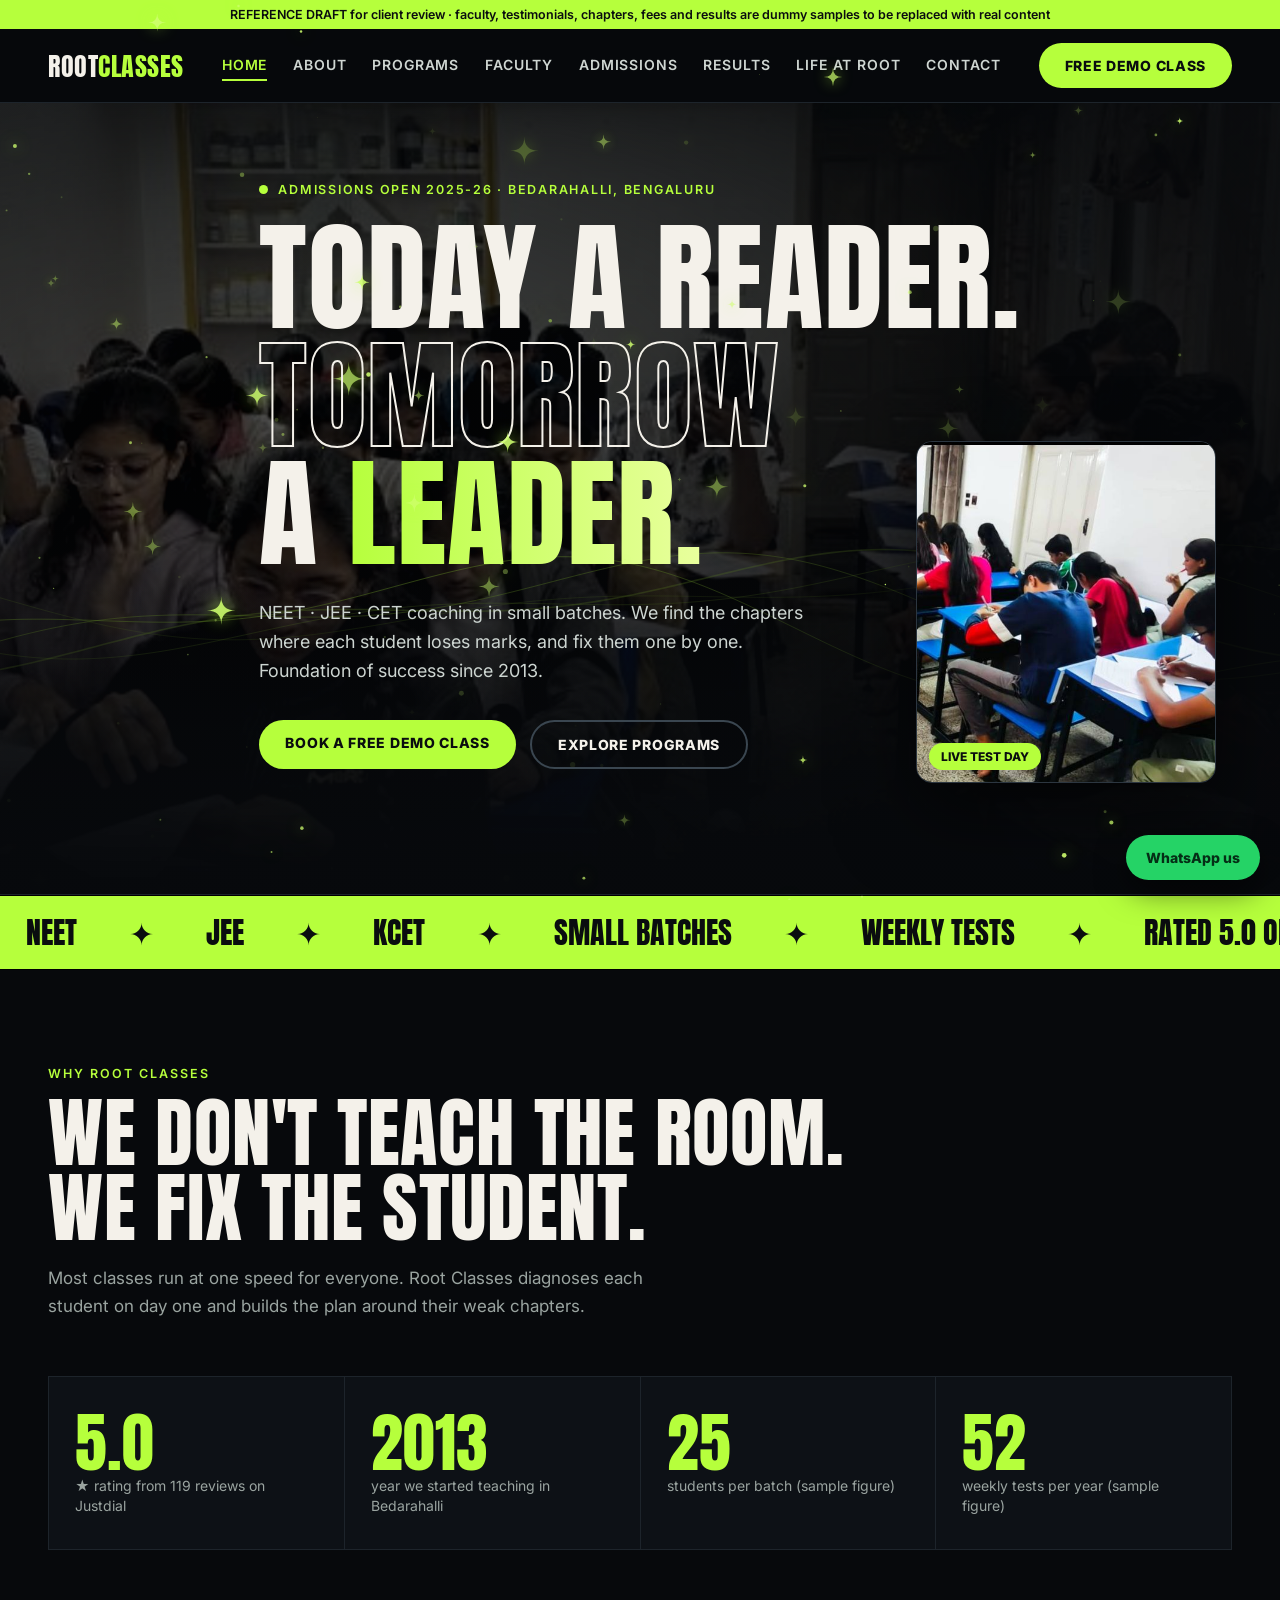
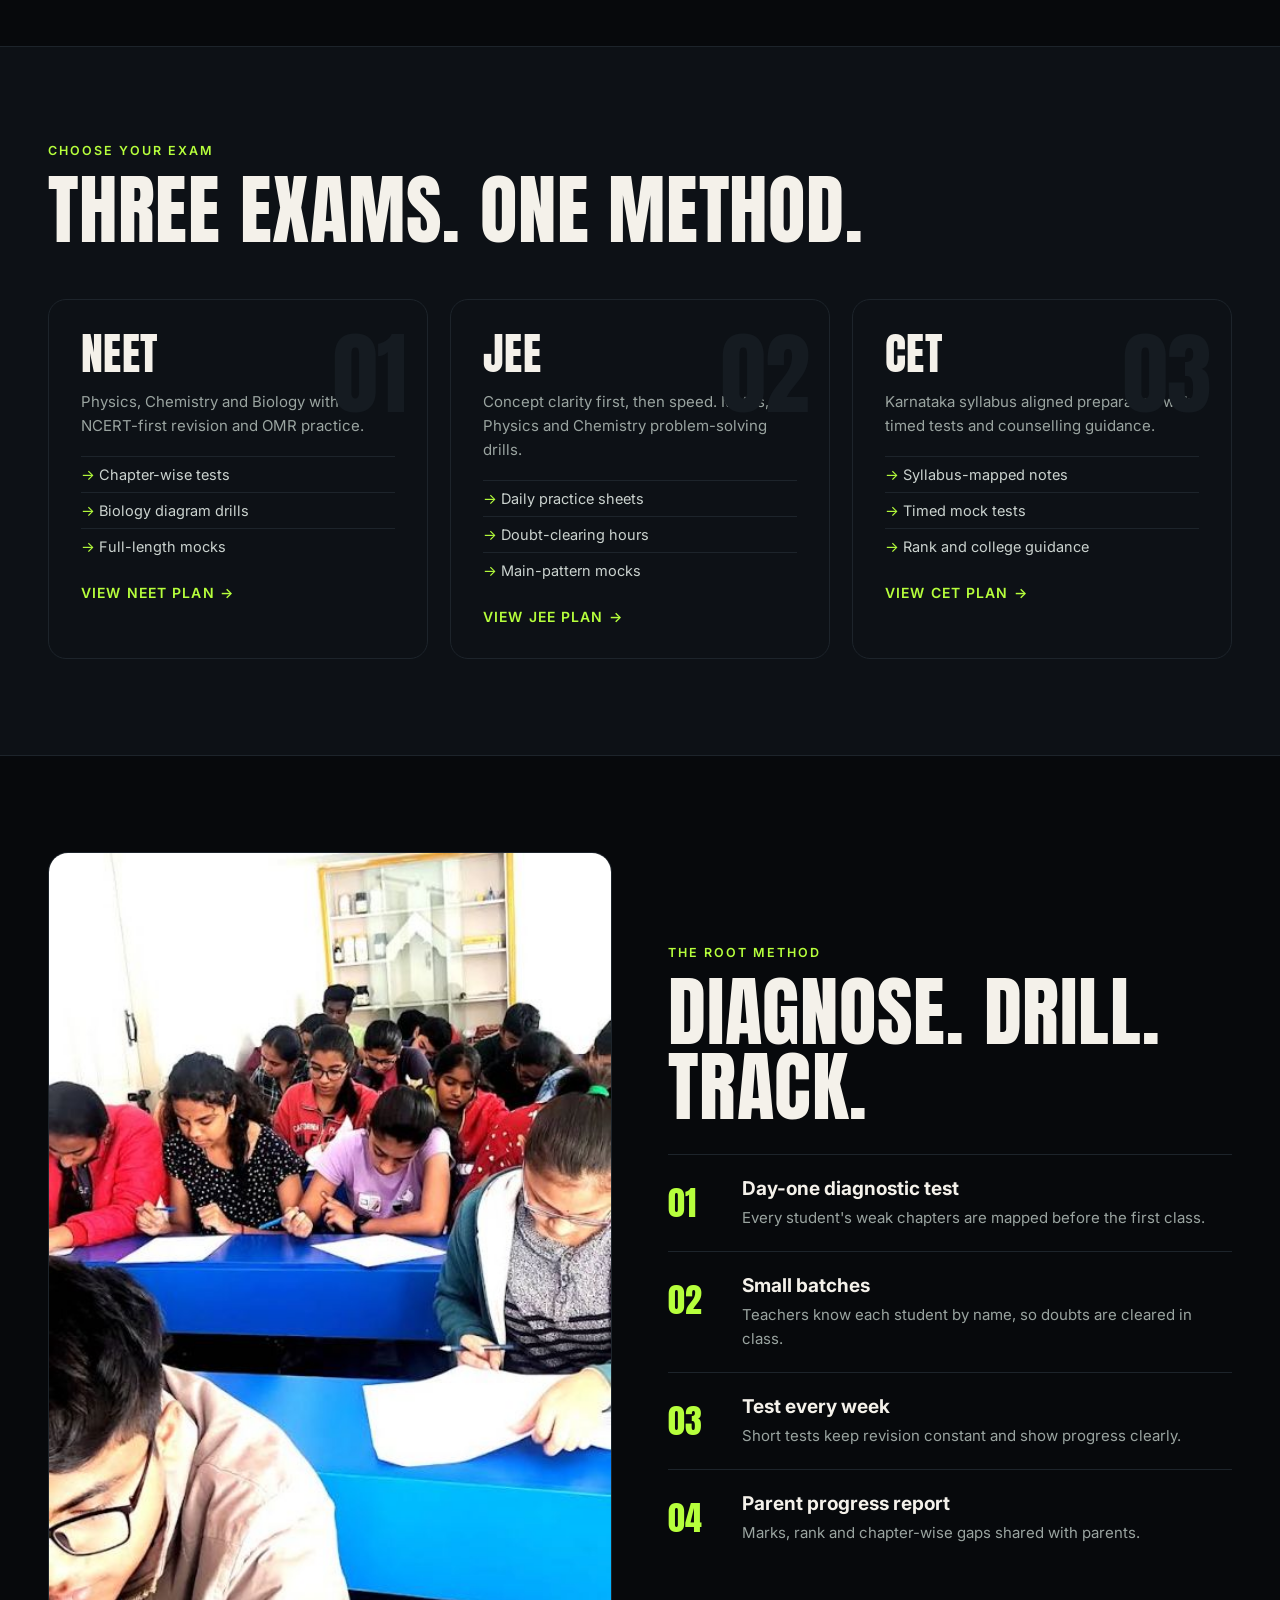
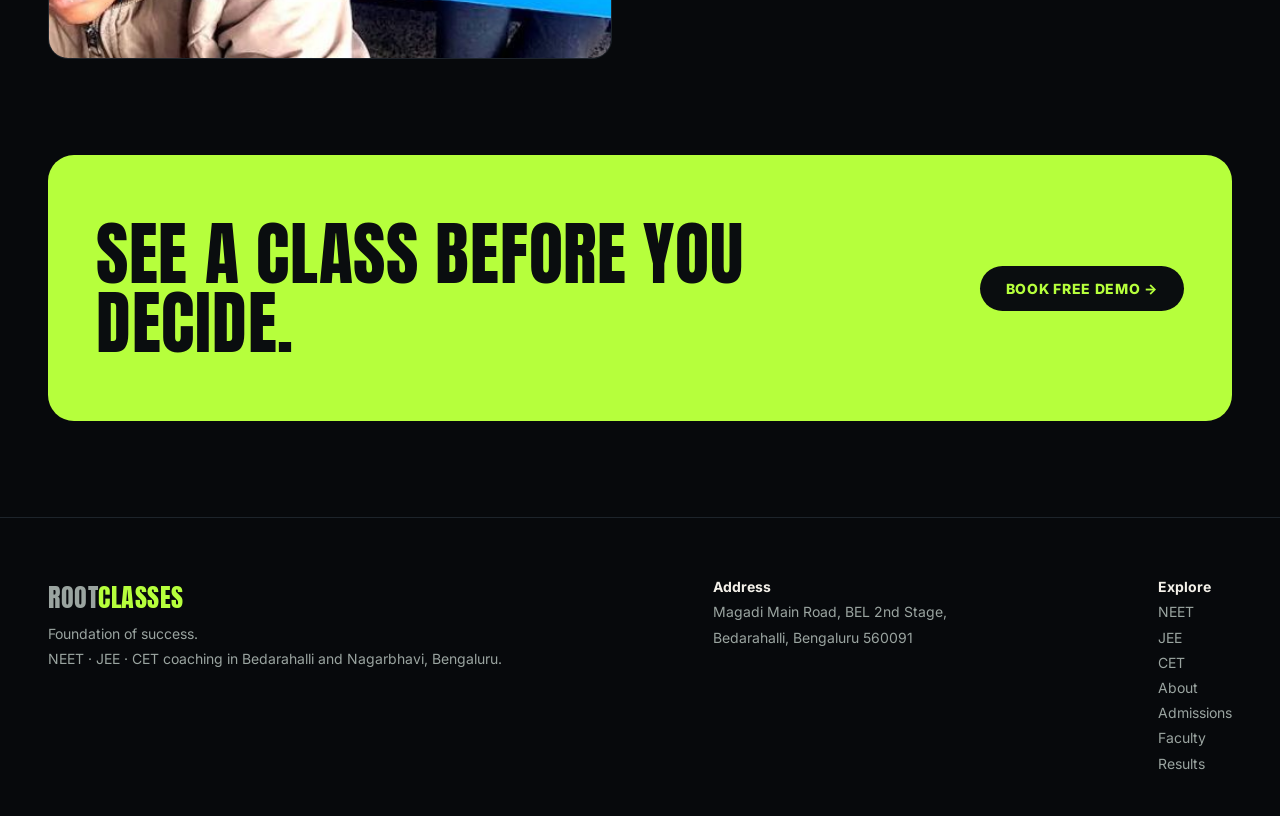
==== index.html @ aaa41a19 "Add Root Classes website reference draft Co-Authored-By: Claude Sonnet 5.5 <noreply@anthropic.com> C" ====
<!doctype html><html lang="en"><head><meta charset="utf-8"><meta name="viewport" content="width=device-width,initial-scale=1">
<title>Root Classes – NEET JEE CET Coaching, Bedarahalli Bengaluru</title>
<link rel="preconnect" href="https://fonts.googleapis.com"><link href="https://fonts.googleapis.com/css2?family=Anton&family=Inter:wght@400;500;600;800&display=swap" rel="stylesheet">
<link rel="stylesheet" href="style.css"></head><body data-page="home">
<div class="draft">REFERENCE DRAFT for client review · faculty, testimonials, chapters, fees and results are dummy samples to be replaced with real content</div>
<nav><div class="wrap">
<a class="logo" href="index.html">ROOT<b>CLASSES</b></a>
<div class="links">
<a href="index.html" data-p="home">Home</a><a href="about.html" data-p="about">About</a><a href="programs.html" data-p="programs">Programs</a><a href="faculty.html" data-p="faculty">Faculty</a><a href="admissions.html" data-p="admissions">Admissions</a><a href="results.html" data-p="results">Results</a><a href="gallery.html" data-p="gallery">Life at Root</a><a href="contact.html" data-p="contact">Contact</a>
</div>
<a class="btn" href="contact.html">Free demo class</a>
</div></nav><div class="page">
<header class="hero">
<canvas id="fx"></canvas>
<div class="slides"><div class="on" style="background-image:url(images/img8.jpg)"></div><div style="background-image:url(images/img10.jpg)"></div><div style="background-image:url(images/img1.jpg)"></div><div style="background-image:url(images/img6.jpg)"></div></div>
<div class="wrap">
<div class="tag"><i></i>Admissions open 2025-26 · Bedarahalli, Bengaluru</div>
<h1><span class="ln"><span>Today a reader.</span></span><span class="ln"><span class="out">Tomorrow</span></span><span class="ln"><span>a <em>leader.</em></span></span></h1>
<p class="lead">NEET · JEE · CET coaching in small batches. We find the chapters where each student loses marks, and fix them one by one. Foundation of success since 2013.</p>
<div class="cta"><a class="btn" href="contact.html">Book a free demo class</a><a class="btn ghost" href="programs.html">Explore programs</a></div>
</div>
<div class="float"><img src="images/img2.jpg" alt="Students writing a test at Root Classes"><span>Live test day</span></div>
</header>
<div class="marq"><div><span>NEET</span><span>JEE</span><span>KCET</span><span>Small batches</span><span>Weekly tests</span><span>Rated 5.0 on Justdial</span><span>NEET</span><span>JEE</span><span>KCET</span><span>Small batches</span><span>Weekly tests</span><span>Rated 5.0 on Justdial</span></div></div>

<section><div class="wrap">
<div class="eyebrow rv">Why Root Classes</div>
<h2 class="rv">We don't teach the room.<br>We fix the student.</h2>
<p class="sub rv">Most classes run at one speed for everyone. Root Classes diagnoses each student on day one and builds the plan around their weak chapters.</p>
<div class="stats rv">
<div><b data-n="5.0" data-d="1">0</b><small>★ rating from 119 reviews on Justdial</small></div>
<div><b data-n="2013">0</b><small>year we started teaching in Bedarahalli</small></div>
<div><b data-n="25" data-s="">0</b><small>students per batch (sample figure)</small></div>
<div><b data-n="52" data-s="">0</b><small>weekly tests per year (sample figure)</small></div>
</div>
</div></section>

<section style="background:var(--bg2);border-block:1px solid var(--line)"><div class="wrap">
<div class="eyebrow rv">Choose your exam</div>
<h2 class="rv">Three exams. One method.</h2>
<div class="cards">
<div class="card rv"><span class="n">01</span><h3>NEET</h3><p>Physics, Chemistry and Biology with NCERT-first revision and OMR practice.</p><ul><li>Chapter-wise tests</li><li>Biology diagram drills</li><li>Full-length mocks</li></ul><a class="more" href="neet.html">View NEET plan →</a></div>
<div class="card rv"><span class="n">02</span><h3>JEE</h3><p>Concept clarity first, then speed. Maths, Physics and Chemistry problem-solving drills.</p><ul><li>Daily practice sheets</li><li>Doubt-clearing hours</li><li>Main-pattern mocks</li></ul><a class="more" href="jee.html">View JEE plan →</a></div>
<div class="card rv"><span class="n">03</span><h3>CET</h3><p>Karnataka syllabus aligned preparation with timed tests and counselling guidance.</p><ul><li>Syllabus-mapped notes</li><li>Timed mock tests</li><li>Rank and college guidance</li></ul><a class="more" href="cet.html">View CET plan →</a></div>
</div>
</div></section>

<section><div class="wrap split">
<div class="photo rv"><img src="images/img5.jpg" alt="Students at test practice"></div>
<div>
<div class="eyebrow rv">The Root method</div>
<h2 class="rv">Diagnose. Drill. Track.</h2>
<div class="steps rv">
<div><b>01</b><span><h4>Day-one diagnostic test</h4><p>Every student's weak chapters are mapped before the first class.</p></span></div>
<div><b>02</b><span><h4>Small batches</h4><p>Teachers know each student by name, so doubts are cleared in class.</p></span></div>
<div><b>03</b><span><h4>Test every week</h4><p>Short tests keep revision constant and show progress clearly.</p></span></div>
<div><b>04</b><span><h4>Parent progress report</h4><p>Marks, rank and chapter-wise gaps shared with parents.</p></span></div>
</div>
</div></div></section>

<section style="padding-top:0"><div class="wrap">
<div class="bigcta rv"><h2>See a class before you decide.</h2><a class="btn" href="contact.html">Book free demo →</a></div>
</div></section>
</div><footer><div class="wrap row">
<div><div class="logo">ROOT<b>CLASSES</b></div>Foundation of success.<br>NEET · JEE · CET coaching in Bedarahalli and Nagarbhavi, Bengaluru.</div>
<div><b>Address</b><br>Magadi Main Road, BEL 2nd Stage,<br>Bedarahalli, Bengaluru 560091</div>
<div><b>Explore</b><br><a href="neet.html">NEET</a><br><a href="jee.html">JEE</a><br><a href="cet.html">CET</a><br><a href="about.html">About</a><br><a href="admissions.html">Admissions</a><br><a href="faculty.html">Faculty</a><br><a href="results.html">Results</a></div>
</div></footer><a class="wa" href="contact.html">WhatsApp us</a><script src="main.js"></script></body></html>
---- style.css ----
:root{--bg:#07090c;--bg2:#0d1116;--ink:#f4f1ea;--mute:#9aa4a0;--acc:#b6ff3c;--acc2:#ff5a1f;--line:#1d242b}
*{box-sizing:border-box}
html{scroll-behavior:smooth}
body{margin:0;background:var(--bg);color:var(--ink);font-family:'Inter',system-ui,sans-serif;overflow-x:hidden}
h1,h2,h3,.big{font-family:'Anton','Impact',sans-serif;font-weight:400;text-transform:uppercase;letter-spacing:.01em;line-height:.98;margin:0}
a{color:inherit;text-decoration:none}
img{display:block;max-width:100%}
.wrap{max-width:1240px;margin:0 auto;padding:0 28px}
/* draft banner */
.draft{background:var(--acc);color:#0a0d0f;font-size:12.5px;font-weight:600;text-align:center;padding:7px 12px}
/* nav */
nav{position:sticky;top:0;z-index:50;background:rgba(7,9,12,.82);backdrop-filter:blur(14px);border-bottom:1px solid var(--line)}
nav .wrap{display:flex;align-items:center;justify-content:space-between;gap:16px;padding-top:14px;padding-bottom:14px;flex-wrap:wrap}
.logo{font-family:'Anton';font-size:26px;letter-spacing:.02em}.logo b{color:var(--acc);font-weight:400}
.links{display:flex;gap:26px;flex-wrap:wrap;font-weight:600;font-size:14px;text-transform:uppercase;letter-spacing:.06em}
.links a{color:#cfd6d2;padding:6px 0;border-bottom:2px solid transparent}
.links a:hover,.links a.on{color:var(--acc);border-color:var(--acc)}
.btn{display:inline-block;background:var(--acc);color:#0a0d0f;font-weight:800;font-size:14px;padding:14px 26px;border-radius:999px;text-transform:uppercase;letter-spacing:.05em;transition:transform .2s,box-shadow .2s;border:0;cursor:pointer;font-family:inherit}
.btn:hover{transform:translateY(-2px);box-shadow:0 10px 30px rgba(182,255,60,.28)}
.btn.ghost{background:transparent;color:var(--ink);border:2px solid #3a4650}
.btn.ghost:hover{border-color:var(--acc);color:var(--acc);box-shadow:none}
/* pages */
.page{animation:pg .6s ease}
@keyframes pg{from{opacity:0;transform:translateY(14px)}to{opacity:1;transform:none}}
/* hero */
.hero{position:relative;min-height:88vh;display:flex;align-items:center;overflow:hidden;border-bottom:1px solid var(--line)}
#fx{position:absolute;inset:0;width:100%;height:100%;z-index:1}
.slides{position:absolute;inset:0;z-index:0}
.slides div{position:absolute;inset:0;background-size:cover;background-position:center;opacity:0;transform:scale(1.08);transition:opacity 1.6s ease;filter:grayscale(.4) brightness(.38) contrast(1.1)}
.slides div.on{opacity:1;animation:kb 12s ease-out forwards}
@keyframes kb{from{transform:scale(1.08)}to{transform:scale(1.22) translate(-1.5%,-1%)}}
.hero:after{content:"";position:absolute;inset:0;z-index:1;pointer-events:none;background:radial-gradient(ellipse at 20% 40%,rgba(7,9,12,.15),rgba(7,9,12,.88) 75%),linear-gradient(180deg,transparent 60%,var(--bg))}
.hero .wrap{position:relative;z-index:2;padding-top:60px;padding-bottom:110px}
.tag{display:inline-flex;gap:10px;align-items:center;font-size:12.5px;font-weight:600;letter-spacing:.14em;text-transform:uppercase;color:var(--acc);margin-bottom:22px}
.tag i{width:9px;height:9px;border-radius:50%;background:var(--acc);box-shadow:0 0 0 0 rgba(182,255,60,.7);animation:pulse 1.8s infinite}
@keyframes pulse{70%{box-shadow:0 0 0 14px rgba(182,255,60,0)}100%{box-shadow:0 0 0 0 rgba(182,255,60,0)}}
.hero h1{font-size:clamp(54px,9.4vw,138px)}
.hero h1 .ln{display:block;overflow:hidden}
.hero h1 .ln span{display:inline-block;transform:translateY(110%);animation:up 1s cubic-bezier(.2,.8,.2,1) forwards}
.hero h1 .ln:nth-child(2) span{animation-delay:.15s}.hero h1 .ln:nth-child(3) span{animation-delay:.3s}
@keyframes up{to{transform:none}}
.hero h1 em{font-style:normal;color:var(--acc)}
.hero h1 .out{-webkit-text-stroke:2px var(--ink);color:transparent}
.hero p.lead{max-width:560px;font-size:18px;line-height:1.6;color:#cdd5d1;margin:26px 0 34px;opacity:0;animation:fade 1s .7s forwards}
.cta{display:flex;gap:14px;flex-wrap:wrap;opacity:0;animation:fade 1s .9s forwards}
@keyframes fade{to{opacity:1}}
.float{position:absolute;z-index:2;right:5%;bottom:14%;width:min(300px,38vw);border-radius:16px;overflow:hidden;border:1px solid #2c3640;box-shadow:0 30px 80px rgba(0,0,0,.6);animation:fl 7s ease-in-out infinite}
.float img{width:100%;height:340px;object-fit:cover}
.float span{position:absolute;left:12px;bottom:12px;background:var(--acc);color:#0a0d0f;font-weight:800;font-size:12px;padding:6px 12px;border-radius:999px;text-transform:uppercase}
@keyframes fl{50%{transform:translateY(-16px) rotate(1.2deg)}}
@media(max-width:900px){.float{display:none}}
/* marquee */
.marq{overflow:hidden;background:var(--acc);color:#0a0d0f;border-block:1px solid #000}
.marq div{display:flex;width:max-content;animation:mq 26s linear infinite}
.marq span{font-family:'Anton';font-size:30px;text-transform:uppercase;padding:14px 26px;white-space:nowrap}
.marq span:after{content:"✦";margin-left:52px}
@keyframes mq{to{transform:translateX(-50%)}}
/* sections */
section{padding:96px 0}
.eyebrow{font-size:12.5px;letter-spacing:.16em;text-transform:uppercase;color:var(--acc);font-weight:600;margin-bottom:14px}
h2{font-size:clamp(40px,6vw,84px)}
.sub{color:var(--mute);font-size:17px;line-height:1.65;max-width:620px;margin-top:18px}
.stats{display:grid;grid-template-columns:repeat(auto-fit,minmax(200px,1fr));gap:1px;background:var(--line);border:1px solid var(--line);margin-top:56px}
.stats div{background:var(--bg2);padding:34px 26px}
.stats b{font-family:'Anton';font-weight:400;font-size:64px;color:var(--acc);display:block;line-height:1}
.stats small{color:var(--mute);font-size:14px}
.cards{display:grid;grid-template-columns:repeat(auto-fit,minmax(290px,1fr));gap:22px;margin-top:52px}
.card{background:var(--bg2);border:1px solid var(--line);border-radius:18px;padding:32px;position:relative;overflow:hidden;transition:transform .3s,border-color .3s}
.card:hover{transform:translateY(-8px);border-color:var(--acc)}
.card h3{font-size:44px;margin-bottom:14px}
.card p{color:var(--mute);line-height:1.6;font-size:15px}
.card .n{position:absolute;right:20px;top:6px;font-family:'Anton';font-size:90px;color:#151b21}
.card ul{padding:0;margin:18px 0 0;list-style:none;font-size:14.5px;color:#cbd3cf}
.card li{padding:9px 0;border-top:1px solid var(--line)}
.card li:before{content:"→ ";color:var(--acc)}
.card a.more{display:inline-block;margin-top:20px;color:var(--acc);font-weight:600;font-size:14px;text-transform:uppercase;letter-spacing:.08em}
/* split */
.split{display:grid;grid-template-columns:repeat(auto-fit,minmax(340px,1fr));gap:56px;align-items:center}
.photo{border-radius:20px;overflow:hidden;border:1px solid var(--line);position:relative}
.photo img{width:100%;height:100%;object-fit:cover;min-height:420px;transition:transform 1.2s}
.photo:hover img{transform:scale(1.06)}
.steps{display:flex;flex-direction:column;margin-top:30px}
.steps div{display:flex;gap:20px;padding:22px 0;border-top:1px solid var(--line)}
.steps b{font-family:'Anton';font-weight:400;font-size:34px;color:var(--acc);min-width:54px}
.steps h4{margin:0 0 6px;font-size:19px}.steps p{margin:0;color:var(--mute);line-height:1.55;font-size:15px}
/* faculty */
.fac{display:grid;grid-template-columns:repeat(auto-fit,minmax(230px,1fr));gap:22px;margin-top:50px}
.fc{background:var(--bg2);border:1px solid var(--line);border-radius:18px;overflow:hidden;transition:transform .3s}
.fc:hover{transform:translateY(-8px)}
.fc svg{width:100%;height:230px;display:block}
.fc div{padding:20px 22px 24px}
.fc h4{margin:0 0 4px;font-size:19px}.fc p{margin:0;color:var(--mute);font-size:14px;line-height:1.5}
.fc em{display:inline-block;margin-top:10px;font-style:normal;font-size:11px;letter-spacing:.1em;text-transform:uppercase;color:var(--acc2);font-weight:600}
/* testimonials */
.tst{display:grid;grid-template-columns:repeat(auto-fit,minmax(290px,1fr));gap:22px;margin-top:50px}
.t{background:var(--bg2);border:1px solid var(--line);border-radius:18px;padding:30px}
.t q{display:block;font-size:17px;line-height:1.6;color:#e6e9e5;quotes:none}
.t q:before{content:"“";font-family:'Anton';font-size:60px;color:var(--acc);display:block;line-height:.6;margin-bottom:12px}
.t p{margin:20px 0 0;color:var(--mute);font-size:14px}.t p b{color:var(--ink)}
.stars{color:var(--acc);letter-spacing:3px;margin-top:18px;font-size:15px}
/* chapters */
.tabs{display:flex;gap:10px;margin-top:40px;flex-wrap:wrap}
.tabs button{background:transparent;border:2px solid #2b3540;color:#cfd6d2;padding:12px 26px;border-radius:999px;font:700 14px 'Inter';letter-spacing:.06em;text-transform:uppercase;cursor:pointer}
.tabs button.on{background:var(--acc);color:#0a0d0f;border-color:var(--acc)}
.chap{display:none;margin-top:30px;grid-template-columns:repeat(auto-fit,minmax(270px,1fr));gap:22px}.chap.on{display:grid}
.chap div{background:var(--bg2);border:1px solid var(--line);border-radius:16px;padding:26px}
.chap h4{margin:0 0 12px;font-family:'Anton';font-weight:400;font-size:26px;text-transform:uppercase;color:var(--acc)}
.chap ul{margin:0;padding:0;list-style:none;color:#cbd3cf;font-size:14.5px}
.chap li{padding:8px 0;border-top:1px solid var(--line)}
.chap li span{float:right;color:var(--mute);font-size:12px}
/* gallery */
.gal{columns:3 280px;column-gap:18px;margin-top:50px}
.gal figure{margin:0 0 18px;border-radius:16px;overflow:hidden;border:1px solid var(--line);break-inside:avoid;position:relative}
.gal img{width:100%;transition:transform .9s}
.gal figure:hover img{transform:scale(1.07)}
/* faq */
details{border-top:1px solid var(--line);padding:22px 0}details:last-child{border-bottom:1px solid var(--line)}
summary{cursor:pointer;font-weight:600;font-size:18px;list-style:none;display:flex;justify-content:space-between}
summary:after{content:"+";color:var(--acc);font-size:26px;line-height:1}
details[open] summary:after{content:"–"}
details p{color:var(--mute);line-height:1.65;margin:14px 0 0;max-width:720px}
/* form */
form{background:var(--bg2);border:1px solid var(--line);border-radius:20px;padding:34px;display:flex;flex-direction:column;gap:10px}
label{font-size:12.5px;letter-spacing:.1em;text-transform:uppercase;color:var(--mute);font-weight:600;margin-top:8px}
input,select{background:#05070a;border:1px solid #28323b;color:var(--ink);padding:14px;border-radius:10px;font:500 16px 'Inter'}
input:focus,select:focus{outline:2px solid var(--acc);border-color:transparent}
/* big cta */
.bigcta{background:var(--acc);color:#0a0d0f;border-radius:26px;padding:64px 48px;display:flex;flex-wrap:wrap;gap:30px;justify-content:space-between;align-items:center}
.bigcta h2{font-size:clamp(40px,5.5vw,76px);max-width:700px}
.bigcta .btn{background:#0a0d0f;color:var(--acc)}
footer{border-top:1px solid var(--line);padding:56px 0 40px;color:var(--mute);font-size:14px;line-height:1.8}
footer .row{display:flex;flex-wrap:wrap;gap:40px;justify-content:space-between}
footer b{color:var(--ink)}
.wa{position:fixed;right:20px;bottom:20px;z-index:60;background:#25d366;color:#052e16;font-weight:800;font-size:14px;padding:14px 20px;border-radius:999px;box-shadow:0 12px 30px rgba(0,0,0,.5)}
.rv{opacity:0;transform:translateY(34px);transition:opacity .9s,transform .9s}.rv.in{opacity:1;transform:none}
.phead{padding:90px 0 20px;border-bottom:1px solid var(--line);background:linear-gradient(180deg,#0d1218,var(--bg))}
.phead h1{font-size:clamp(56px,9vw,128px)}
@media(prefers-reduced-motion:reduce){*{animation:none!important;transition:none!important}.rv{opacity:1;transform:none}.hero h1 .ln span{transform:none}.hero p.lead,.cta{opacity:1}}

.detail{display:grid;grid-template-columns:repeat(auto-fit,minmax(320px,1fr));gap:22px;margin-top:40px}
.tbl{width:100%;border-collapse:collapse;margin-top:34px;font-size:15px}
.tbl th,.tbl td{text-align:left;padding:16px 14px;border-top:1px solid var(--line)}
.tbl th{color:var(--acc);font-size:12.5px;letter-spacing:.12em;text-transform:uppercase}
.tbl td{color:#cbd3cf}
.pill{display:inline-block;border:1px solid #2b3540;border-radius:999px;padding:6px 14px;font-size:13px;margin:0 8px 8px 0;color:#cbd3cf}
.fc .bio{margin-top:10px;font-size:13.5px;color:#aab3af}
.crumb{font-size:13px;color:var(--mute);margin-bottom:18px}.crumb a{color:var(--acc)}

.mg{position:absolute;inset:0;z-index:1;pointer-events:none;overflow:hidden}
.mg span{position:absolute;font-family:'Anton',sans-serif;color:rgba(182,255,60,.22);white-space:nowrap;animation:drift linear infinite;opacity:0}
@keyframes drift{0%{transform:translateY(40px) rotate(0);opacity:0}15%{opacity:1}85%{opacity:1}100%{transform:translateY(-120px) rotate(8deg);opacity:0}}
.mg svg{position:absolute}
.orb{right:-90px;top:8%;width:420px;height:420px;animation:spin 40s linear infinite;opacity:.55}
.orb2{left:-110px;bottom:-60px;width:320px;height:320px;animation:spin 55s linear infinite reverse;opacity:.4}
@keyframes spin{to{transform:rotate(360deg)}}
.wave{left:0;bottom:0;width:200%;height:90px;animation:slide 14s linear infinite;opacity:.5}
@keyframes slide{to{transform:translateX(-50%)}}
.hero h1 em{background:linear-gradient(90deg,var(--acc),#e9ff9e,var(--acc));background-size:200% 100%;-webkit-background-clip:text;background-clip:text;color:transparent;animation:shine 4s linear infinite}
@keyframes shine{to{background-position:-200% 0}}
@media(max-width:700px){.orb{width:260px;height:260px}}
/* mobile */
.tbl{display:block;overflow-x:auto;white-space:nowrap}
.split{grid-template-columns:repeat(auto-fit,minmax(min(100%,340px),1fr))}
.cards{grid-template-columns:repeat(auto-fit,minmax(min(100%,290px),1fr))}
.detail{grid-template-columns:repeat(auto-fit,minmax(min(100%,320px),1fr))}
.tst{grid-template-columns:repeat(auto-fit,minmax(min(100%,290px),1fr))}
.chap{grid-template-columns:repeat(auto-fit,minmax(min(100%,270px),1fr))}
.gal{columns:3 240px}
@media(max-width:700px){
.wrap{padding:0 18px}
nav .wrap{gap:10px}
.links{gap:6px 16px;font-size:12.5px;width:100%;order:3}
.btn{padding:12px 20px;font-size:13px}
section{padding:60px 0}
.hero .wrap{padding-top:36px;padding-bottom:70px}
.hero h1{font-size:clamp(44px,14vw,80px)}
.hero p.lead{font-size:16px}
.stats b{font-size:46px}
.bigcta{padding:36px 24px}
.phead{padding:56px 0 14px}
.gal{columns:2 150px;column-gap:10px}
.gal figure{margin-bottom:10px}
.photo img{min-height:260px}
form{padding:22px}
.card h3{font-size:36px}
h2{font-size:clamp(34px,10vw,56px)}
.wa{right:12px;bottom:12px;padding:12px 16px}
.marq span{font-size:22px;padding:10px 18px}
}
@media(max-width:700px){.phead h1{font-size:clamp(36px,11vw,70px);overflow-wrap:anywhere}}
@media(max-width:700px){nav{position:static}.logo{font-size:22px}}
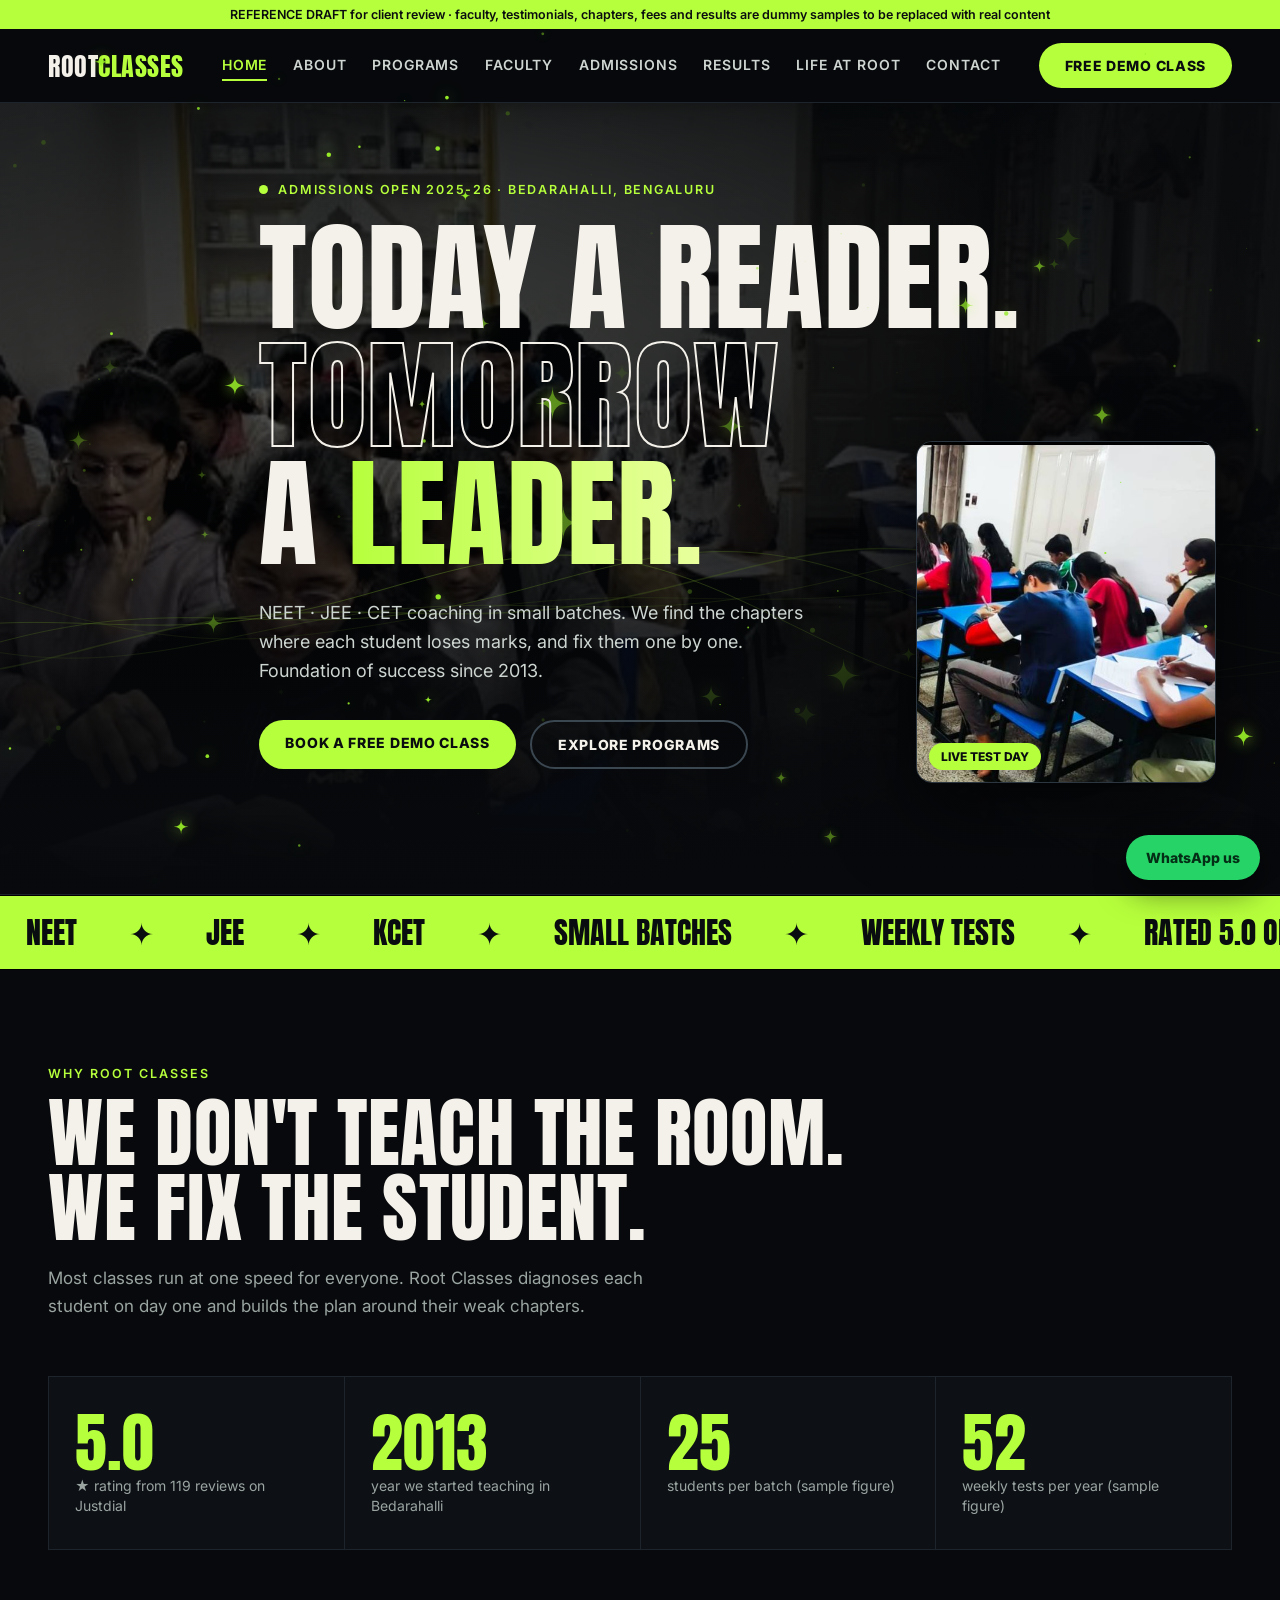
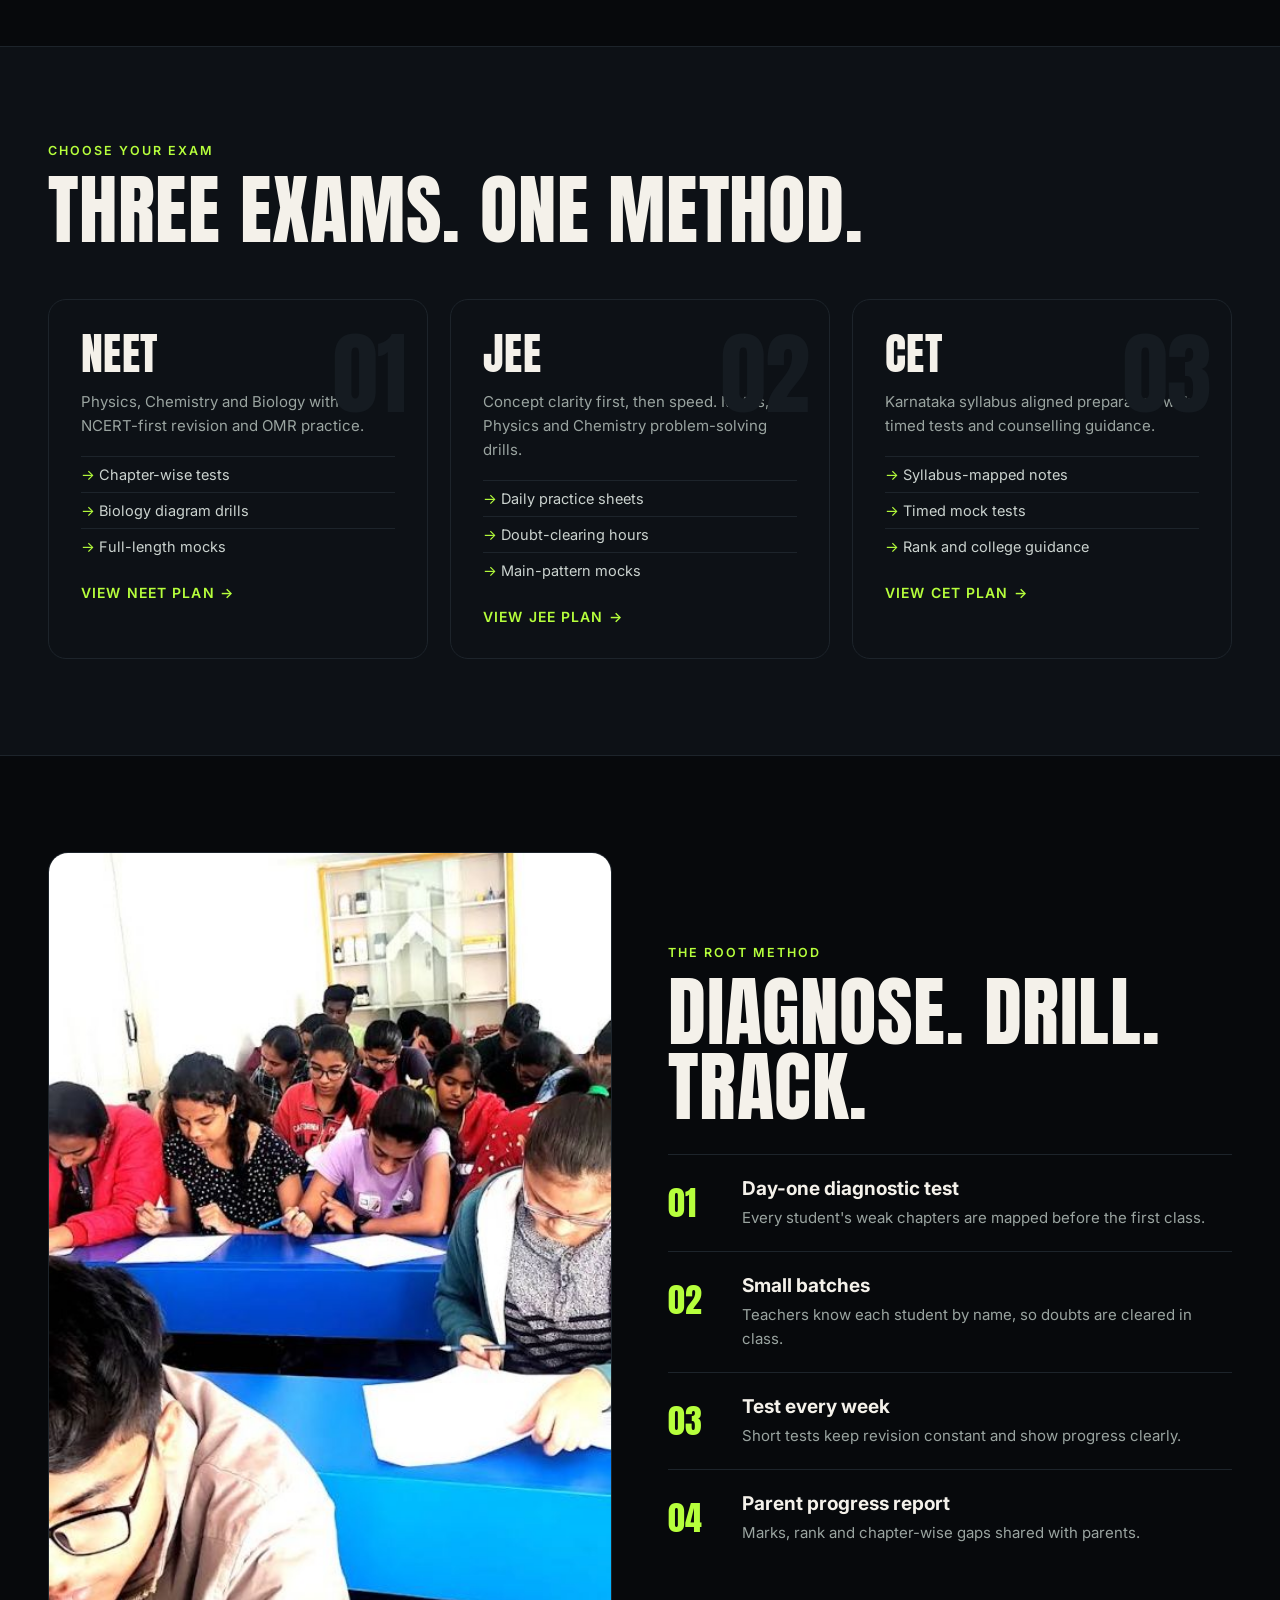
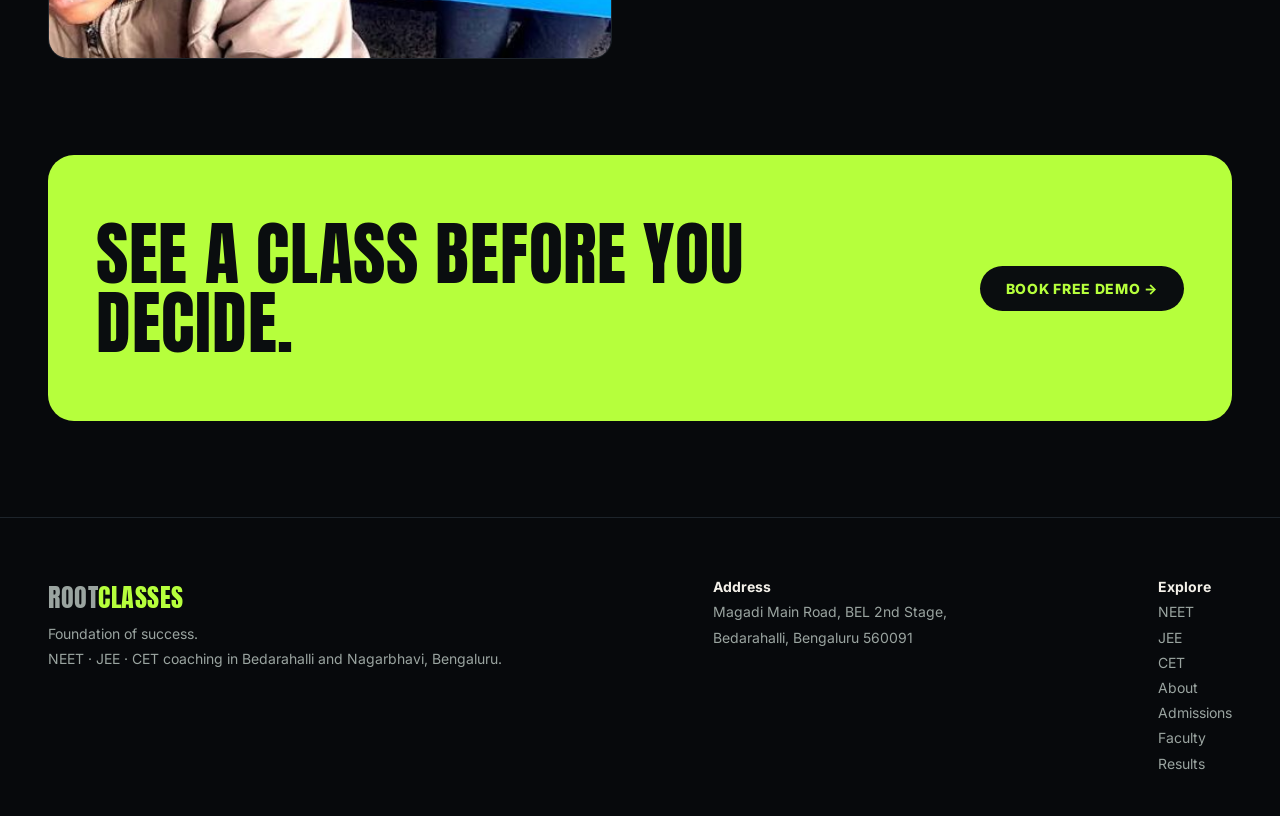
==== commit b7e9b3d7: "Cache-bust CSS/JS so phones load the new menu and glitter Co-Authored-By: Claude Sonnet 5.5 <noreply" ====
--- a/index.html
+++ b/index.html
@@ -1,7 +1,7 @@
 <!doctype html><html lang="en"><head><meta charset="utf-8"><meta name="viewport" content="width=device-width,initial-scale=1">
 <title>Root Classes – NEET JEE CET Coaching, Bedarahalli Bengaluru</title>
 <link rel="preconnect" href="https://fonts.googleapis.com"><link href="https://fonts.googleapis.com/css2?family=Anton&family=Inter:wght@400;500;600;800&display=swap" rel="stylesheet">
-<link rel="stylesheet" href="style.css"></head><body data-page="home">
+<link rel="stylesheet" href="style.css?v=3"></head><body data-page="home">
 <div class="draft">REFERENCE DRAFT for client review · faculty, testimonials, chapters, fees and results are dummy samples to be replaced with real content</div>
 <nav><div class="wrap">
 <a class="logo" href="index.html">ROOT<b>CLASSES</b></a>
@@ -65,4 +65,4 @@
 <div><div class="logo">ROOT<b>CLASSES</b></div>Foundation of success.<br>NEET · JEE · CET coaching in Bedarahalli and Nagarbhavi, Bengaluru.</div>
 <div><b>Address</b><br>Magadi Main Road, BEL 2nd Stage,<br>Bedarahalli, Bengaluru 560091</div>
 <div><b>Explore</b><br><a href="neet.html">NEET</a><br><a href="jee.html">JEE</a><br><a href="cet.html">CET</a><br><a href="about.html">About</a><br><a href="admissions.html">Admissions</a><br><a href="faculty.html">Faculty</a><br><a href="results.html">Results</a></div>
-</div></footer><a class="wa" href="contact.html">WhatsApp us</a><script src="main.js"></script></body></html>+</div></footer><a class="wa" href="contact.html">WhatsApp us</a><script src="main.js?v=3"></script></body></html>
--- a/style.css
+++ b/style.css
@@ -190,3 +190,26 @@
 }
 @media(max-width:700px){.phead h1{font-size:clamp(36px,11vw,70px);overflow-wrap:anywhere}}
 @media(max-width:700px){nav{position:static}.logo{font-size:22px}}
+
+/* mobile drawer menu */
+.burger{display:none;width:46px;height:46px;border-radius:12px;border:1px solid #2b3540;background:#0d1217;cursor:pointer;flex-direction:column;align-items:center;justify-content:center;gap:5px;padding:0}
+.burger i{width:5px;height:5px;border-radius:50%;background:var(--acc);display:block}
+.dov{position:fixed;inset:0;background:rgba(0,0,0,.62);backdrop-filter:blur(3px);opacity:0;pointer-events:none;transition:opacity .35s;z-index:80}
+.dov.open{opacity:1;pointer-events:auto}
+.drawer{position:fixed;top:0;right:0;height:100%;width:min(82vw,330px);background:#0a0f14;border-left:1px solid var(--line);z-index:85;transform:translateX(104%);transition:transform .45s cubic-bezier(.2,.8,.2,1);padding:22px 22px 30px;display:flex;flex-direction:column;overflow-y:auto}
+.drawer.open{transform:none}
+.drawer .dh{display:flex;justify-content:space-between;align-items:center;margin-bottom:18px}
+.drawer .dx{width:42px;height:42px;border-radius:50%;border:1px solid #2b3540;background:transparent;color:var(--ink);font-size:18px;cursor:pointer}
+.drawer>a{font-family:'Anton',sans-serif;font-size:30px;text-transform:uppercase;letter-spacing:.02em;padding:15px 4px;border-bottom:1px solid var(--line);color:#dfe5e1;opacity:0;transform:translateX(30px);transition:opacity .4s,transform .4s,color .2s;transition-delay:0s}
+.drawer.open>a{opacity:1;transform:none;transition-delay:calc(var(--i)*70ms + 180ms)}
+.drawer>a.cur{color:var(--acc)}
+.drawer>a.cur:before{content:"→ ";}
+.drawer>a:hover{color:var(--acc)}
+.drawer>a.dcta{margin-top:26px;border:0;text-align:center;font-family:'Inter',sans-serif;font-size:15px;color:#0a0d0f;border-radius:999px}
+@media(max-width:900px){
+.links,nav .wrap>.btn{display:none}
+.burger{display:flex}
+nav .wrap{flex-wrap:nowrap;justify-content:space-between}
+nav{position:sticky;top:0}
+}
+.fc svg{width:100%;height:auto;aspect-ratio:1;display:block}.fc{overflow:hidden}
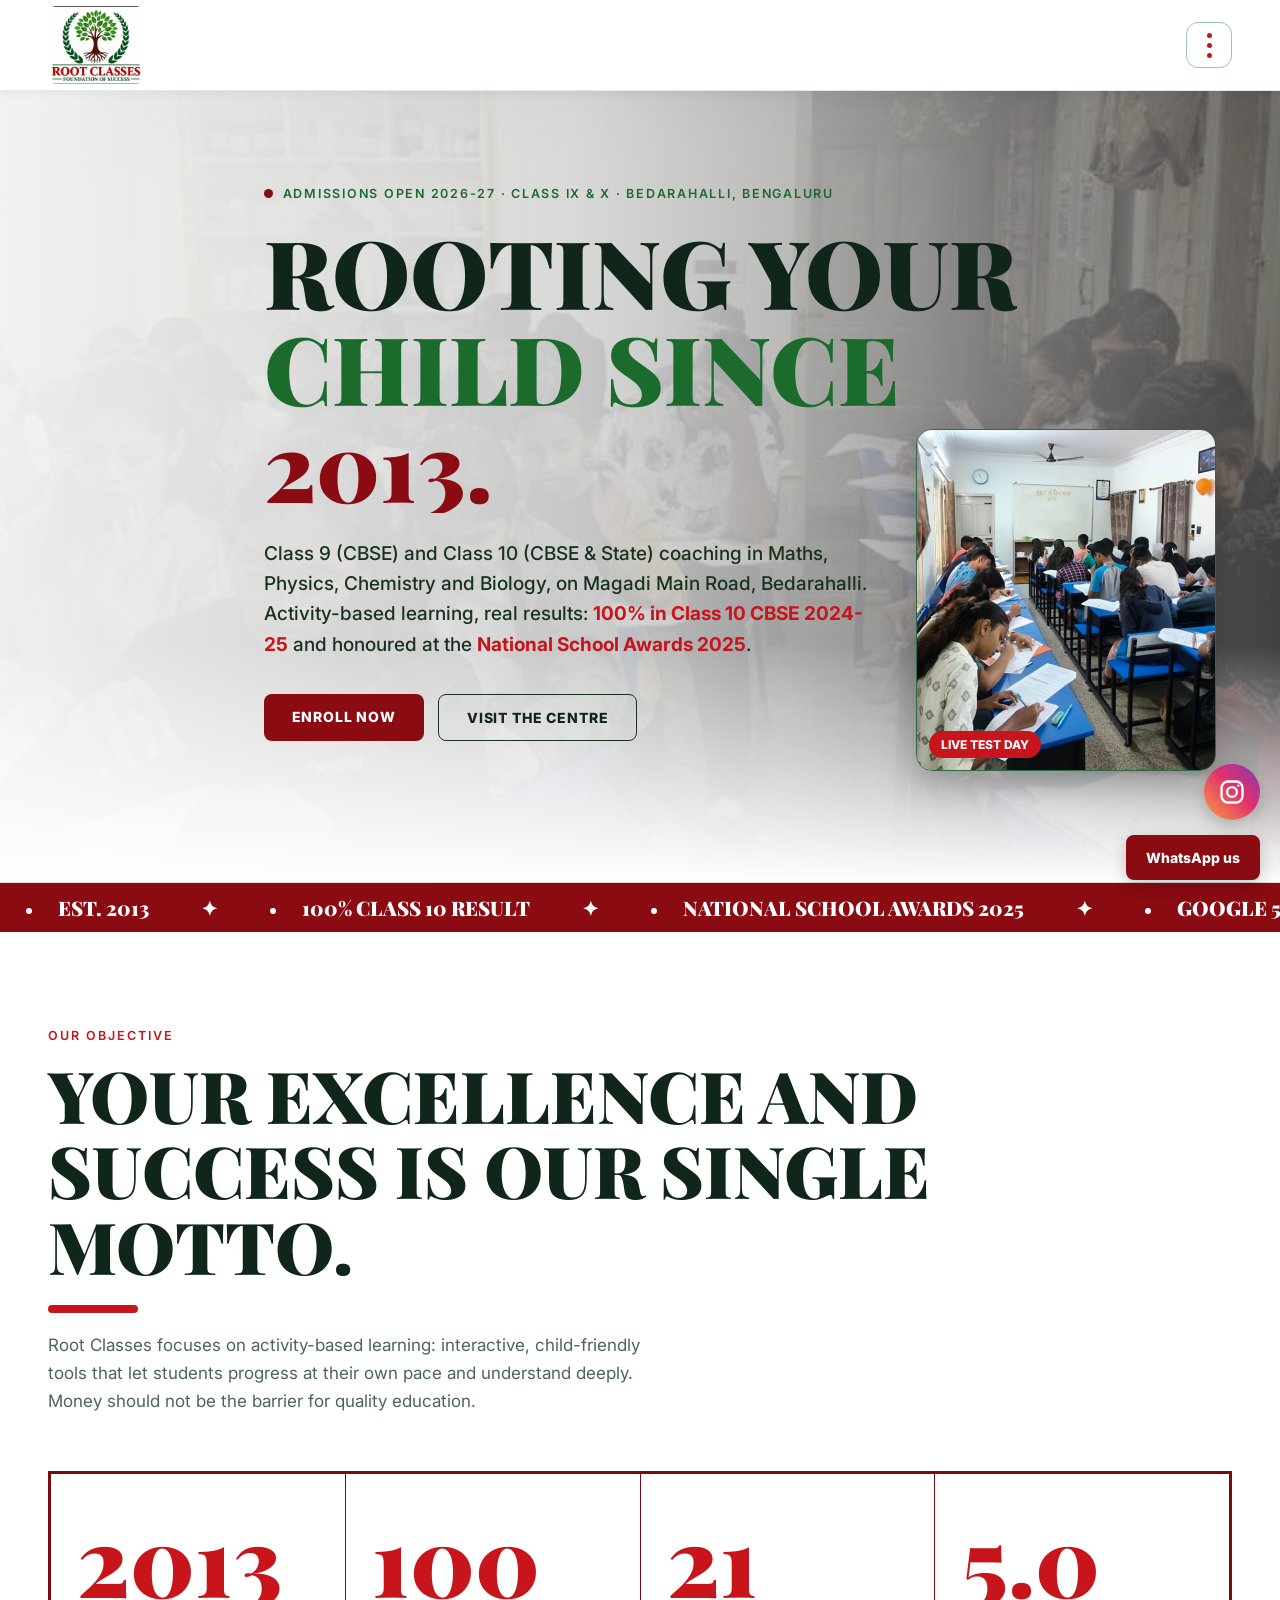
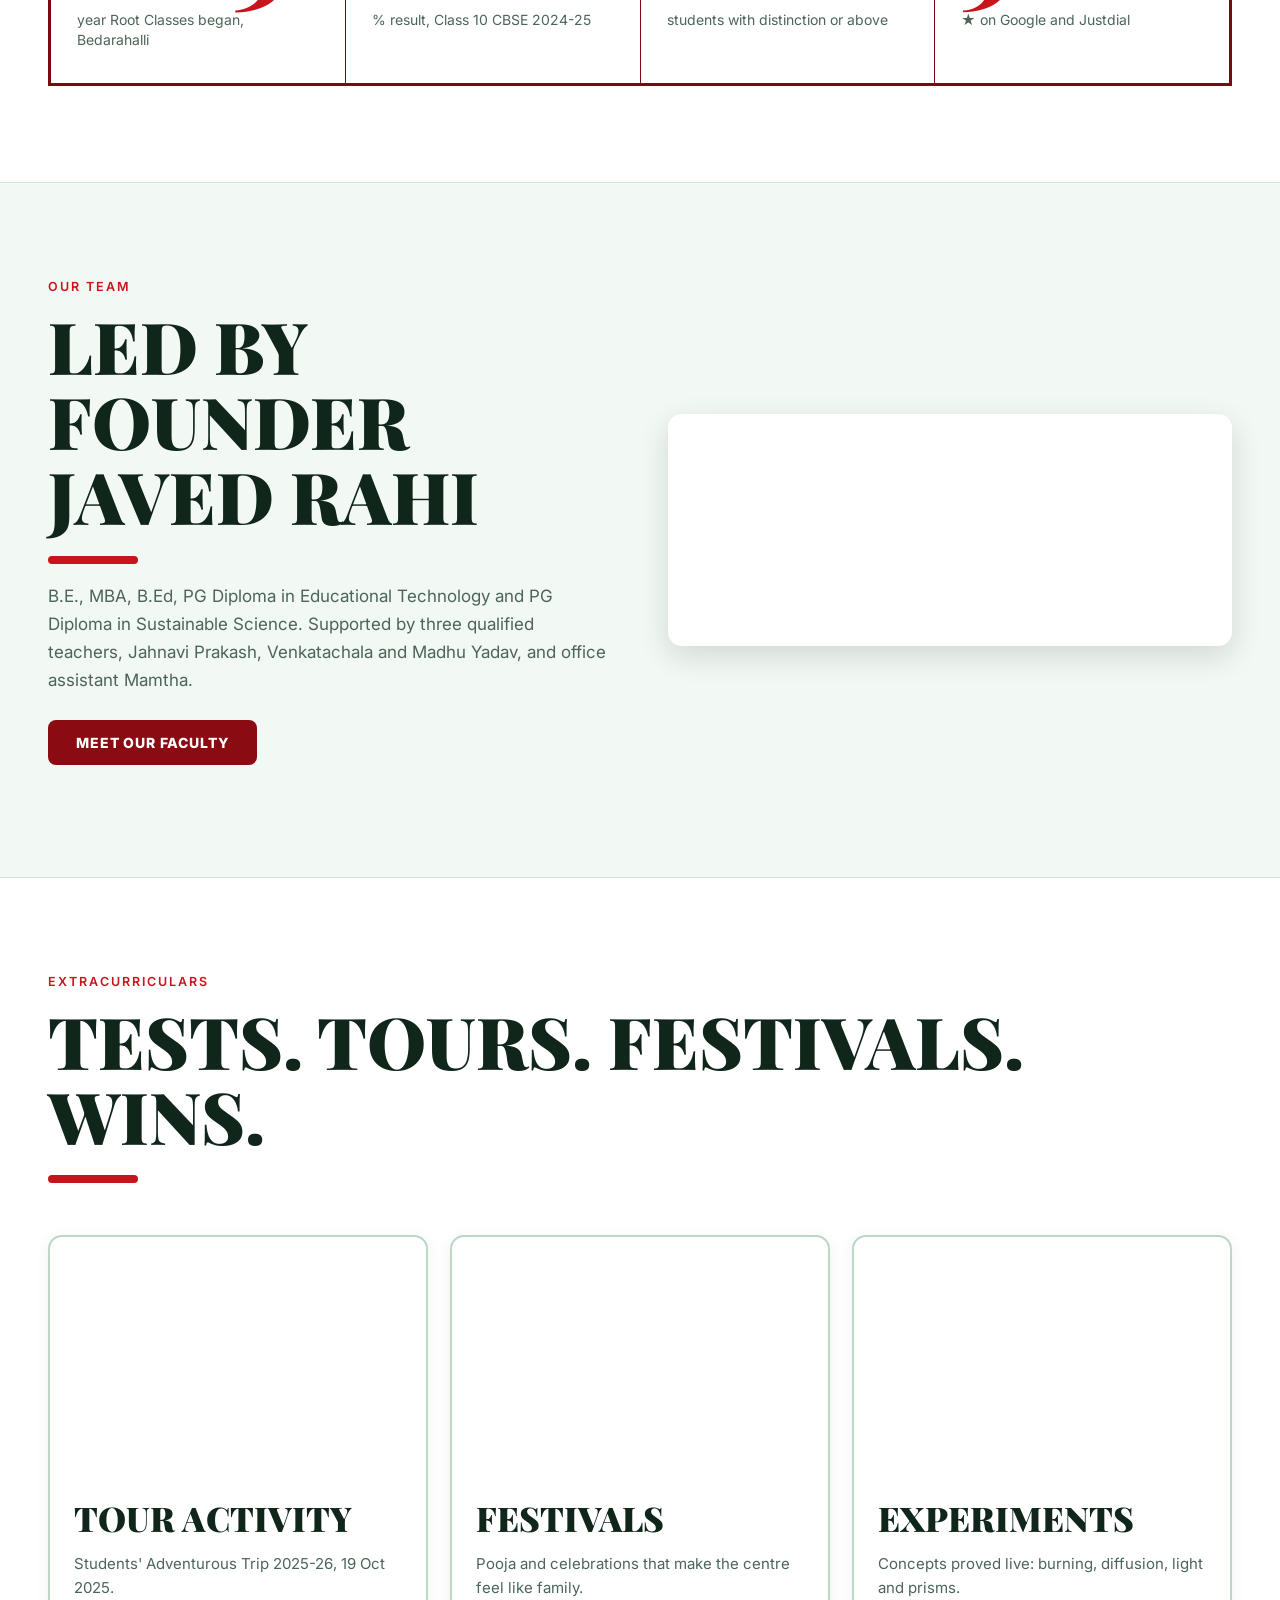
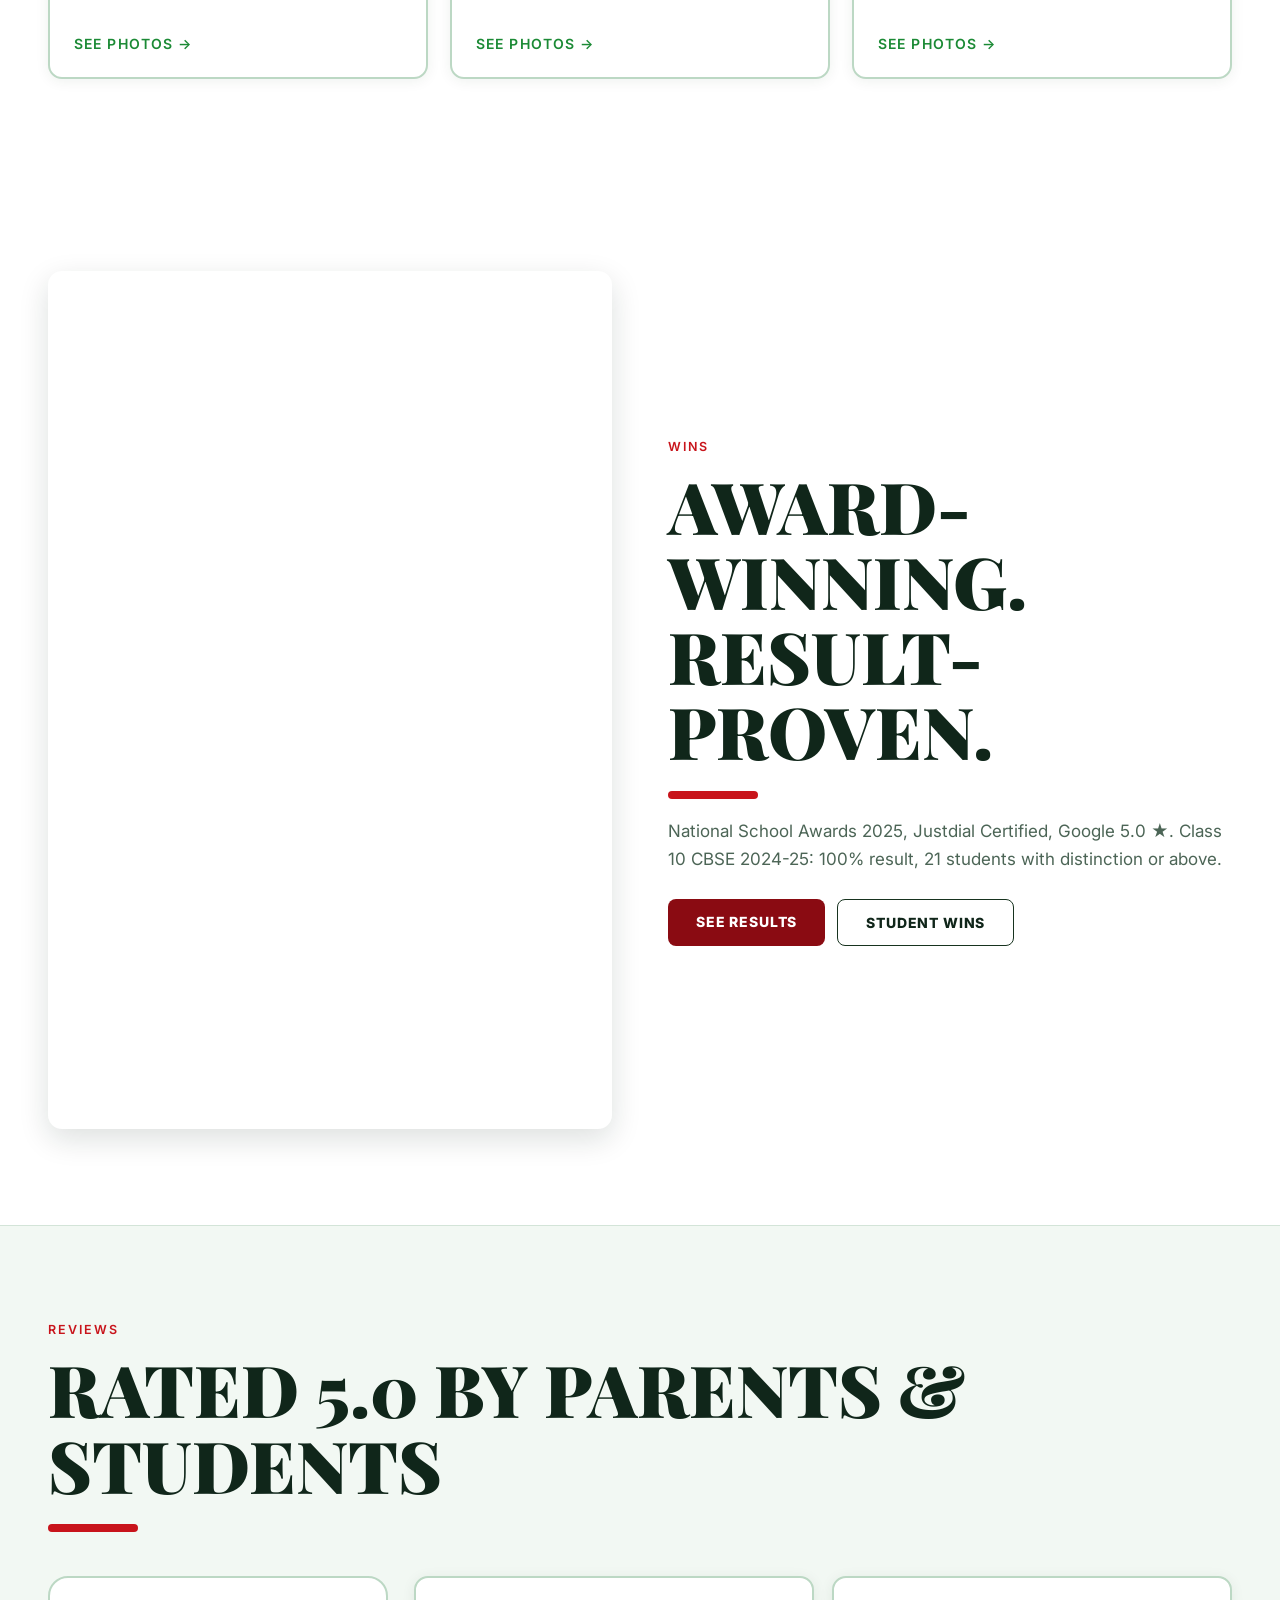
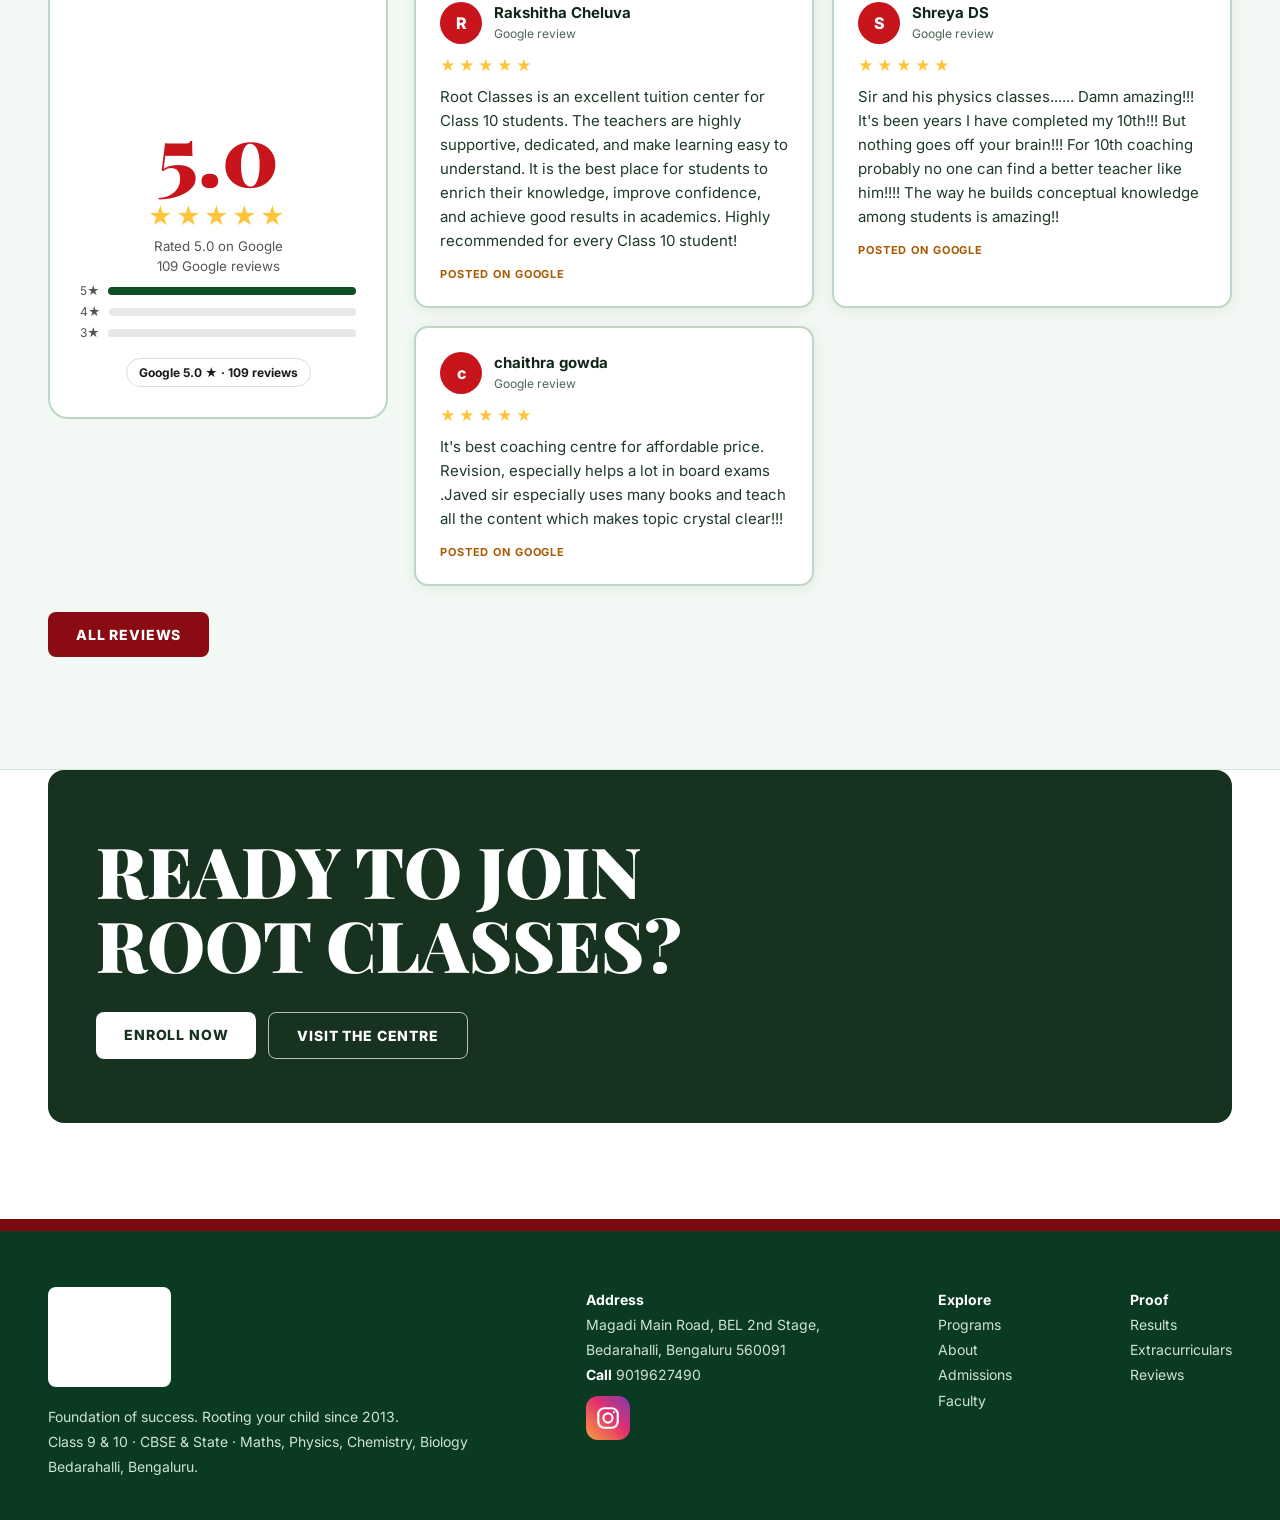
==== commit 2ab82b78: "Launch version: Enroll now form, real Google reviews, SEO, custom domain rootclasses.com Co-Authored" ====
--- a/index.html
+++ b/index.html
@@ -1,68 +1,62 @@
 <!doctype html><html lang="en"><head><meta charset="utf-8"><meta name="viewport" content="width=device-width,initial-scale=1">
-<title>Root Classes – NEET JEE CET Coaching, Bedarahalli Bengaluru</title>
-<link rel="preconnect" href="https://fonts.googleapis.com"><link href="https://fonts.googleapis.com/css2?family=Anton&family=Inter:wght@400;500;600;800&display=swap" rel="stylesheet">
-<link rel="stylesheet" href="style.css?v=3"></head><body data-page="home">
-<div class="draft">REFERENCE DRAFT for client review · faculty, testimonials, chapters, fees and results are dummy samples to be replaced with real content</div>
+<link rel="icon" href="images/logo.jpg"><title>Root Classes – Class 9 &amp; 10 Coaching in Bedarahalli, Bengaluru</title>
+<meta name="description" content="Root Classes, est. 2013: Class 9 CBSE and Class 10 CBSE and State coaching in Maths, Physics, Chemistry and Biology. Magadi Main Road, Bedarahalli. Enroll now.">
+<link rel="canonical" href="https://rootclasses.com/">
+<meta name="theme-color" content="#17331f">
+<meta property="og:type" content="website"><meta property="og:site_name" content="Root Classes"><meta property="og:title" content="Root Classes – Class 9 &amp; 10 Coaching in Bedarahalli, Bengaluru"><meta property="og:description" content="Root Classes, est. 2013: Class 9 CBSE and Class 10 CBSE and State coaching in Maths, Physics, Chemistry and Biology. Magadi Main Road, Bedarahalli. Enroll now."><meta property="og:url" content="https://rootclasses.com/"><meta property="og:image" content="https://rootclasses.com/images/class.jpg"><meta name="twitter:card" content="summary_large_image">
+<link rel="preconnect" href="https://fonts.googleapis.com"><link href="https://fonts.googleapis.com/css2?family=Playfair+Display:wght@700;900&family=Inter:wght@400;500;600;800&display=swap" rel="stylesheet">
+<link rel="stylesheet" href="style.css?v=5"><script type="application/ld+json">{"@context": "https://schema.org", "@type": "EducationalOrganization", "name": "Root Classes", "alternateName": "Root Classes \u2013 Foundation of Success", "description": "Class 9 (CBSE) and Class 10 (CBSE and State) coaching in Maths, Physics, Chemistry and Biology.", "foundingDate": "2013", "url": "https://rootclasses.com/", "logo": "https://rootclasses.com/images/logo.jpg", "image": "https://rootclasses.com/images/class.jpg", "telephone": "+919019627490", "sameAs": ["https://www.instagram.com/rootclasses2026", "https://maps.app.goo.gl/xV9fZN26D1veqyXw8"], "founder": {"@type": "Person", "name": "Javed Rahi"}, "address": {"@type": "PostalAddress", "streetAddress": "Magadi Main Road, BEL 2nd Stage, opposite Anupama Hospital, Bedarahalli", "addressLocality": "Bengaluru", "addressRegion": "Karnataka", "postalCode": "560091", "addressCountry": "IN"}, "geo": {"@type": "GeoCoordinates", "latitude": 12.9818196, "longitude": 77.4828706}}</script></head><body data-page="home">
 <nav><div class="wrap">
-<a class="logo" href="index.html">ROOT<b>CLASSES</b></a>
+<a class="logo" href="index.html"><img src="images/logo.jpg" alt="Root Classes – Foundation of Success"></a>
 <div class="links">
-<a href="index.html" data-p="home">Home</a><a href="about.html" data-p="about">About</a><a href="programs.html" data-p="programs">Programs</a><a href="faculty.html" data-p="faculty">Faculty</a><a href="admissions.html" data-p="admissions">Admissions</a><a href="results.html" data-p="results">Results</a><a href="gallery.html" data-p="gallery">Life at Root</a><a href="contact.html" data-p="contact">Contact</a>
+<a href="index.html" data-p="home">Home</a><a href="about.html" data-p="about">About</a><a href="programs.html" data-p="programs">Programs</a><a href="faculty.html" data-p="faculty">Faculty</a><a href="admissions.html" data-p="admissions">Admissions</a><a href="results.html" data-p="results">Results</a><a href="gallery.html" data-p="gallery">Extracurriculars</a><a href="reviews.html" data-p="reviews">Reviews</a><a href="contact.html" data-p="contact">Contact</a>
 </div>
-<a class="btn" href="contact.html">Free demo class</a>
+<a class="btn" href="contact.html">Enroll now</a>
 </div></nav><div class="page">
 <header class="hero">
-<canvas id="fx"></canvas>
 <div class="slides"><div class="on" style="background-image:url(images/img8.jpg)"></div><div style="background-image:url(images/img10.jpg)"></div><div style="background-image:url(images/img1.jpg)"></div><div style="background-image:url(images/img6.jpg)"></div></div>
 <div class="wrap">
-<div class="tag"><i></i>Admissions open 2025-26 · Bedarahalli, Bengaluru</div>
-<h1><span class="ln"><span>Today a reader.</span></span><span class="ln"><span class="out">Tomorrow</span></span><span class="ln"><span>a <em>leader.</em></span></span></h1>
-<p class="lead">NEET · JEE · CET coaching in small batches. We find the chapters where each student loses marks, and fix them one by one. Foundation of success since 2013.</p>
-<div class="cta"><a class="btn" href="contact.html">Book a free demo class</a><a class="btn ghost" href="programs.html">Explore programs</a></div>
+<div class="tag"><i></i>Admissions open 2026-27 · Class IX &amp; X · Bedarahalli, Bengaluru</div>
+<h1><span class="ln"><span>Rooting your</span></span><span class="ln"><span class="out">child since</span></span><span class="ln"><span><em>2013.</em></span></span></h1>
+<p class="lead">Class 9 (CBSE) and Class 10 (CBSE &amp; State) coaching in Maths, Physics, Chemistry and Biology, on Magadi Main Road, Bedarahalli. Activity-based learning, real results: <b>100% in Class 10 CBSE 2024-25</b> and honoured at the <b>National School Awards 2025</b>.</p>
+<div class="cta"><a class="btn" href="contact.html">Enroll now</a><a class="btn ghost" href="contact.html#visit">Visit the centre</a></div>
 </div>
-<div class="float"><img src="images/img2.jpg" alt="Students writing a test at Root Classes"><span>Live test day</span></div>
+<div class="float"><img src="images/tests.jpg" alt="Students writing a test at Root Classes"><span>Live test day</span></div>
 </header>
-<div class="marq"><div><span>NEET</span><span>JEE</span><span>KCET</span><span>Small batches</span><span>Weekly tests</span><span>Rated 5.0 on Justdial</span><span>NEET</span><span>JEE</span><span>KCET</span><span>Small batches</span><span>Weekly tests</span><span>Rated 5.0 on Justdial</span></div></div>
+<div class="marq"><div><span>Est. 2013</span><span>100% Class 10 result</span><span>National School Awards 2025</span><span>Google 5.0 ★</span><span>Justdial Certified</span><span>Admission open 2026-27</span><span>Est. 2013</span><span>100% Class 10 result</span><span>National School Awards 2025</span><span>Google 5.0 ★</span><span>Justdial Certified</span><span>Admission open 2026-27</span></div></div>
 
 <section><div class="wrap">
-<div class="eyebrow rv">Why Root Classes</div>
-<h2 class="rv">We don't teach the room.<br>We fix the student.</h2>
-<p class="sub rv">Most classes run at one speed for everyone. Root Classes diagnoses each student on day one and builds the plan around their weak chapters.</p>
+<div class="eyebrow rv">Our objective</div>
+<h2 class="rv">Your excellence and success is our single motto.</h2>
+<p class="sub rv">Root Classes focuses on activity-based learning: interactive, child-friendly tools that let students progress at their own pace and understand deeply. Money should not be the barrier for quality education.</p>
 <div class="stats rv">
-<div><b data-n="5.0" data-d="1">0</b><small>★ rating from 119 reviews on Justdial</small></div>
-<div><b data-n="2013">0</b><small>year we started teaching in Bedarahalli</small></div>
-<div><b data-n="25" data-s="">0</b><small>students per batch (sample figure)</small></div>
-<div><b data-n="52" data-s="">0</b><small>weekly tests per year (sample figure)</small></div>
+<div><b data-n="2013">0</b><small>year Root Classes began, Bedarahalli</small></div>
+<div><b data-n="100" data-s="">0</b><small>% result, Class 10 CBSE 2024-25</small></div>
+<div><b data-n="21" data-s="">0</b><small>students with distinction or above</small></div>
+<div><b data-n="5.0" data-d="1">0</b><small>★ on Google and Justdial</small></div>
 </div>
 </div></section>
 
-<section style="background:var(--bg2);border-block:1px solid var(--line)"><div class="wrap">
-<div class="eyebrow rv">Choose your exam</div>
-<h2 class="rv">Three exams. One method.</h2>
+<section style="background:var(--bg2);border-block:1px solid var(--line)"><div class="wrap split"><div><div class="eyebrow rv">Our team</div><h2 class="rv">Led by founder Javed Rahi</h2><p class="sub rv">B.E., MBA, B.Ed, PG Diploma in Educational Technology and PG Diploma in Sustainable Science. Supported by three qualified teachers, Jahnavi Prakash, Venkatachala and Madhu Yadav, and office assistant Mamtha.</p><p class="rv" style="margin-top:26px"><a class="btn" href="faculty.html">Meet our faculty</a></p></div>
+<div class="poster rv"><img src="images/class.jpg" alt="Root Classes students in class"></div></div></section>
+<section><div class="wrap">
+<div class="eyebrow rv">Extracurriculars</div><h2 class="rv">Tests. Tours. Festivals. Wins.</h2>
 <div class="cards">
-<div class="card rv"><span class="n">01</span><h3>NEET</h3><p>Physics, Chemistry and Biology with NCERT-first revision and OMR practice.</p><ul><li>Chapter-wise tests</li><li>Biology diagram drills</li><li>Full-length mocks</li></ul><a class="more" href="neet.html">View NEET plan →</a></div>
-<div class="card rv"><span class="n">02</span><h3>JEE</h3><p>Concept clarity first, then speed. Maths, Physics and Chemistry problem-solving drills.</p><ul><li>Daily practice sheets</li><li>Doubt-clearing hours</li><li>Main-pattern mocks</li></ul><a class="more" href="jee.html">View JEE plan →</a></div>
-<div class="card rv"><span class="n">03</span><h3>CET</h3><p>Karnataka syllabus aligned preparation with timed tests and counselling guidance.</p><ul><li>Syllabus-mapped notes</li><li>Timed mock tests</li><li>Rank and college guidance</li></ul><a class="more" href="cet.html">View CET plan →</a></div>
-</div>
-</div></section>
-
+<div class="card rv" style="padding:0"><img src="images/tour2.jpg" alt="Student tour bus" style="height:240px;width:100%;object-fit:cover"><div style="padding:24px"><h3 style="font-size:34px">Tour activity</h3><p>Students' Adventurous Trip 2025-26, 19 Oct 2025.</p><a class="more" href="gallery.html">See photos →</a></div></div>
+<div class="card rv" style="padding:0"><img src="images/fest1.jpg" alt="Festival celebration at Root Classes" style="height:240px;width:100%;object-fit:cover"><div style="padding:24px"><h3 style="font-size:34px">Festivals</h3><p>Pooja and celebrations that make the centre feel like family.</p><a class="more" href="gallery.html">See photos →</a></div></div>
+<div class="card rv" style="padding:0"><img src="images/exp1.jpg" alt="Science experiment" style="height:240px;width:100%;object-fit:cover;object-position:top"><div style="padding:24px"><h3 style="font-size:34px">Experiments</h3><p>Concepts proved live: burning, diffusion, light and prisms.</p><a class="more" href="gallery.html">See photos →</a></div></div>
+</div></div></section>
 <section><div class="wrap split">
-<div class="photo rv"><img src="images/img5.jpg" alt="Students at test practice"></div>
-<div>
-<div class="eyebrow rv">The Root method</div>
-<h2 class="rv">Diagnose. Drill. Track.</h2>
-<div class="steps rv">
-<div><b>01</b><span><h4>Day-one diagnostic test</h4><p>Every student's weak chapters are mapped before the first class.</p></span></div>
-<div><b>02</b><span><h4>Small batches</h4><p>Teachers know each student by name, so doubts are cleared in class.</p></span></div>
-<div><b>03</b><span><h4>Test every week</h4><p>Short tests keep revision constant and show progress clearly.</p></span></div>
-<div><b>04</b><span><h4>Parent progress report</h4><p>Marks, rank and chapter-wise gaps shared with parents.</p></span></div>
-</div>
-</div></div></section>
-
+<div class="poster rv"><img src="images/awards.jpg" alt="Educational Excellence Award 2025"></div>
+<div><div class="eyebrow rv">Wins</div><h2 class="rv">Award-winning. Result-proven.</h2><p class="sub rv">National School Awards 2025, Justdial Certified, Google 5.0 ★. Class 10 CBSE 2024-25: 100% result, 21 students with distinction or above.</p>
+<p class="rv" style="margin-top:26px;display:flex;gap:12px;flex-wrap:wrap"><a class="btn" href="results.html">See results</a><a class="btn ghost" href="results.html">Student wins</a></p></div></div></section>
+<section style="background:var(--bg2);border-block:1px solid var(--line)"><div class="wrap"><div class="eyebrow rv">Reviews</div><h2 class="rv">Rated 5.0 by parents &amp; students</h2><div class="rvw"><aside class="rsum"><img src="images/logo.jpg" alt="Root Classes logo"><b>5.0</b><div class="stars">★★★★★</div><small>Rated 5.0 on Google<br>109 Google reviews</small><div class="bars"><div>5★<i><u style="width:100%"></u></i></div><div>4★<i><u style="width:0"></u></i></div><div>3★<i><u style="width:0"></u></i></div></div><div class="srcs"><span>Google 5.0 ★ · 109 reviews</span></div></aside><div class="rlist" data-rv="3"></div></div><p style="margin-top:26px"><a class="btn" href="reviews.html">All reviews</a></p></div></section>
 <section style="padding-top:0"><div class="wrap">
-<div class="bigcta rv"><h2>See a class before you decide.</h2><a class="btn" href="contact.html">Book free demo →</a></div>
+<div class="bigcta rv"><h2>Ready to join Root Classes?</h2><span class="ctas"><a class="btn" href="contact.html">Enroll now</a><a class="btn ghost" href="contact.html#visit">Visit the centre</a></span></div>
 </div></section>
 </div><footer><div class="wrap row">
-<div><div class="logo">ROOT<b>CLASSES</b></div>Foundation of success.<br>NEET · JEE · CET coaching in Bedarahalli and Nagarbhavi, Bengaluru.</div>
-<div><b>Address</b><br>Magadi Main Road, BEL 2nd Stage,<br>Bedarahalli, Bengaluru 560091</div>
-<div><b>Explore</b><br><a href="neet.html">NEET</a><br><a href="jee.html">JEE</a><br><a href="cet.html">CET</a><br><a href="about.html">About</a><br><a href="admissions.html">Admissions</a><br><a href="faculty.html">Faculty</a><br><a href="results.html">Results</a></div>
-</div></footer><a class="wa" href="contact.html">WhatsApp us</a><script src="main.js?v=3"></script></body></html>+<div><div class="logo"><img src="images/logo.jpg" alt="Root Classes – Foundation of Success"></div><p style="margin:10px 0 0">Foundation of success. Rooting your child since 2013.<br>Class 9 &amp; 10 · CBSE &amp; State · Maths, Physics, Chemistry, Biology<br>Bedarahalli, Bengaluru.</p></div>
+<div><b>Address</b><br>Magadi Main Road, BEL 2nd Stage,<br>Bedarahalli, Bengaluru 560091<br><b>Call</b> <a href="tel:+919019627490">9019627490</a><br><a class="igf" href="https://www.instagram.com/rootclasses2026" target="_blank" rel="noopener" aria-label="Instagram @rootclasses2026"><svg viewBox="0 0 24 24" width="26" height="26" fill="none" stroke="#fff" stroke-width="2" stroke-linecap="round" stroke-linejoin="round" aria-hidden="true"><rect x="3" y="3" width="18" height="18" rx="5.5"/><circle cx="12" cy="12" r="4.2"/><circle cx="17.4" cy="6.6" r="1" fill="#fff" stroke="none"/></svg></a></div>
+<div><b>Explore</b><br><a href="programs.html">Programs</a><br><a href="about.html">About</a><br><a href="admissions.html">Admissions</a><br><a href="faculty.html">Faculty</a></div>
+<div><b>Proof</b><br><a href="results.html">Results</a><br><a href="gallery.html">Extracurriculars</a><br><a href="reviews.html">Reviews</a></div>
+</div></footer><a class="ig" href="https://www.instagram.com/rootclasses2026" target="_blank" rel="noopener" aria-label="Instagram @rootclasses2026"><svg viewBox="0 0 24 24" width="26" height="26" fill="none" stroke="#fff" stroke-width="2" stroke-linecap="round" stroke-linejoin="round" aria-hidden="true"><rect x="3" y="3" width="18" height="18" rx="5.5"/><circle cx="12" cy="12" r="4.2"/><circle cx="17.4" cy="6.6" r="1" fill="#fff" stroke="none"/></svg></a><a class="wa" href="https://wa.me/919019627490" target="_blank" rel="noopener">WhatsApp us</a><script src="main.js?v=5"></script></body></html>
--- a/style.css
+++ b/style.css
@@ -1,24 +1,24 @@
 
-:root{--bg:#07090c;--bg2:#0d1116;--ink:#f4f1ea;--mute:#9aa4a0;--acc:#b6ff3c;--acc2:#ff5a1f;--line:#1d242b}
+:root{--bg:#06251a;--bg2:#0b3322;--ink:#fbf6ea;--mute:#a8c2b2;--acc:#6fd04f;--acc2:#e8b04a;--line:#1a4a33;--red:#c8141b;--red2:#a30f15;--brown:#5a1a0a}
 *{box-sizing:border-box}
 html{scroll-behavior:smooth}
 body{margin:0;background:var(--bg);color:var(--ink);font-family:'Inter',system-ui,sans-serif;overflow-x:hidden}
-h1,h2,h3,.big{font-family:'Anton','Impact',sans-serif;font-weight:400;text-transform:uppercase;letter-spacing:.01em;line-height:.98;margin:0}
+h1,h2,h3,.big{font-family:'Playfair Display','Times New Roman',serif;font-weight:400;text-transform:uppercase;letter-spacing:.01em;line-height:.98;margin:0}
 a{color:inherit;text-decoration:none}
 img{display:block;max-width:100%}
 .wrap{max-width:1240px;margin:0 auto;padding:0 28px}
 /* draft banner */
-.draft{background:var(--acc);color:#0a0d0f;font-size:12.5px;font-weight:600;text-align:center;padding:7px 12px}
+.draft{background:var(--acc);color:#fff;font-size:12.5px;font-weight:600;text-align:center;padding:7px 12px}
 /* nav */
-nav{position:sticky;top:0;z-index:50;background:rgba(7,9,12,.82);backdrop-filter:blur(14px);border-bottom:1px solid var(--line)}
+nav{position:sticky;top:0;z-index:50;background:rgba(6,37,26,.88);border-bottom:1px solid var(--line)}
 nav .wrap{display:flex;align-items:center;justify-content:space-between;gap:16px;padding-top:14px;padding-bottom:14px;flex-wrap:wrap}
-.logo{font-family:'Anton';font-size:26px;letter-spacing:.02em}.logo b{color:var(--acc);font-weight:400}
+.logo{font-family:'Playfair Display';font-size:26px;letter-spacing:.02em}.logo b{color:var(--acc);font-weight:400}
 .links{display:flex;gap:26px;flex-wrap:wrap;font-weight:600;font-size:14px;text-transform:uppercase;letter-spacing:.06em}
-.links a{color:#cfd6d2;padding:6px 0;border-bottom:2px solid transparent}
+.links a{color:#e1efe5;padding:6px 0;border-bottom:2px solid transparent}
 .links a:hover,.links a.on{color:var(--acc);border-color:var(--acc)}
-.btn{display:inline-block;background:var(--acc);color:#0a0d0f;font-weight:800;font-size:14px;padding:14px 26px;border-radius:999px;text-transform:uppercase;letter-spacing:.05em;transition:transform .2s,box-shadow .2s;border:0;cursor:pointer;font-family:inherit}
-.btn:hover{transform:translateY(-2px);box-shadow:0 10px 30px rgba(182,255,60,.28)}
-.btn.ghost{background:transparent;color:var(--ink);border:2px solid #3a4650}
+.btn{display:inline-block;background:var(--acc);color:#fff;font-weight:800;font-size:14px;padding:14px 26px;border-radius:999px;text-transform:uppercase;letter-spacing:.05em;transition:transform .2s,box-shadow .2s;border:0;cursor:pointer;font-family:inherit}
+.btn:hover{transform:translateY(-2px);box-shadow:0 10px 30px rgba(20,135,45,.28)}
+.btn.ghost{background:transparent;color:var(--ink);border:2px solid #4a8a66}
 .btn.ghost:hover{border-color:var(--acc);color:var(--acc);box-shadow:none}
 /* pages */
 .page{animation:pg .6s ease}
@@ -30,11 +30,11 @@
 .slides div{position:absolute;inset:0;background-size:cover;background-position:center;opacity:0;transform:scale(1.08);transition:opacity 1.6s ease;filter:grayscale(.4) brightness(.38) contrast(1.1)}
 .slides div.on{opacity:1;animation:kb 12s ease-out forwards}
 @keyframes kb{from{transform:scale(1.08)}to{transform:scale(1.22) translate(-1.5%,-1%)}}
-.hero:after{content:"";position:absolute;inset:0;z-index:1;pointer-events:none;background:radial-gradient(ellipse at 20% 40%,rgba(7,9,12,.15),rgba(7,9,12,.88) 75%),linear-gradient(180deg,transparent 60%,var(--bg))}
+.hero:after{content:"";position:absolute;inset:0;z-index:1;pointer-events:none;background:radial-gradient(ellipse at 20% 40%,rgba(6,37,26,.2),rgba(6,37,26,.9) 75%),linear-gradient(180deg,transparent 60%,var(--bg))}
 .hero .wrap{position:relative;z-index:2;padding-top:60px;padding-bottom:110px}
 .tag{display:inline-flex;gap:10px;align-items:center;font-size:12.5px;font-weight:600;letter-spacing:.14em;text-transform:uppercase;color:var(--acc);margin-bottom:22px}
-.tag i{width:9px;height:9px;border-radius:50%;background:var(--acc);box-shadow:0 0 0 0 rgba(182,255,60,.7);animation:pulse 1.8s infinite}
-@keyframes pulse{70%{box-shadow:0 0 0 14px rgba(182,255,60,0)}100%{box-shadow:0 0 0 0 rgba(182,255,60,0)}}
+.tag i{width:9px;height:9px;border-radius:50%;background:var(--acc);box-shadow:0 0 0 0 rgba(20,135,45,.7);animation:pulse 1.8s infinite}
+@keyframes pulse{70%{box-shadow:0 0 0 14px rgba(20,135,45,0)}100%{box-shadow:0 0 0 0 rgba(20,135,45,0)}}
 .hero h1{font-size:clamp(54px,9.4vw,138px)}
 .hero h1 .ln{display:block;overflow:hidden}
 .hero h1 .ln span{display:inline-block;transform:translateY(110%);animation:up 1s cubic-bezier(.2,.8,.2,1) forwards}
@@ -42,18 +42,18 @@
 @keyframes up{to{transform:none}}
 .hero h1 em{font-style:normal;color:var(--acc)}
 .hero h1 .out{-webkit-text-stroke:2px var(--ink);color:transparent}
-.hero p.lead{max-width:560px;font-size:18px;line-height:1.6;color:#cdd5d1;margin:26px 0 34px;opacity:0;animation:fade 1s .7s forwards}
+.hero p.lead{max-width:560px;font-size:18px;line-height:1.6;color:#dbeadf;margin:26px 0 34px;opacity:0;animation:fade 1s .7s forwards}
 .cta{display:flex;gap:14px;flex-wrap:wrap;opacity:0;animation:fade 1s .9s forwards}
 @keyframes fade{to{opacity:1}}
-.float{position:absolute;z-index:2;right:5%;bottom:14%;width:min(300px,38vw);border-radius:16px;overflow:hidden;border:1px solid #2c3640;box-shadow:0 30px 80px rgba(0,0,0,.6);animation:fl 7s ease-in-out infinite}
+.float{position:absolute;z-index:2;right:5%;bottom:14%;width:min(300px,38vw);border-radius:16px;overflow:hidden;border:1px solid #2c6a49;box-shadow:0 30px 80px rgba(0,0,0,.6);animation:fl 7s ease-in-out infinite}
 .float img{width:100%;height:340px;object-fit:cover}
-.float span{position:absolute;left:12px;bottom:12px;background:var(--acc);color:#0a0d0f;font-weight:800;font-size:12px;padding:6px 12px;border-radius:999px;text-transform:uppercase}
+.float span{position:absolute;left:12px;bottom:12px;background:var(--acc);color:#fff;font-weight:800;font-size:12px;padding:6px 12px;border-radius:999px;text-transform:uppercase}
 @keyframes fl{50%{transform:translateY(-16px) rotate(1.2deg)}}
 @media(max-width:900px){.float{display:none}}
 /* marquee */
-.marq{overflow:hidden;background:var(--acc);color:#0a0d0f;border-block:1px solid #000}
+.marq{overflow:hidden;background:var(--acc);color:#fff;border-block:1px solid #000}
 .marq div{display:flex;width:max-content;animation:mq 26s linear infinite}
-.marq span{font-family:'Anton';font-size:30px;text-transform:uppercase;padding:14px 26px;white-space:nowrap}
+.marq span{font-family:'Playfair Display';font-size:30px;text-transform:uppercase;padding:14px 26px;white-space:nowrap}
 .marq span:after{content:"✦";margin-left:52px}
 @keyframes mq{to{transform:translateX(-50%)}}
 /* sections */
@@ -63,15 +63,15 @@
 .sub{color:var(--mute);font-size:17px;line-height:1.65;max-width:620px;margin-top:18px}
 .stats{display:grid;grid-template-columns:repeat(auto-fit,minmax(200px,1fr));gap:1px;background:var(--line);border:1px solid var(--line);margin-top:56px}
 .stats div{background:var(--bg2);padding:34px 26px}
-.stats b{font-family:'Anton';font-weight:400;font-size:64px;color:var(--acc);display:block;line-height:1}
+.stats b{font-family:'Playfair Display';font-weight:400;font-size:64px;color:var(--acc);display:block;line-height:1}
 .stats small{color:var(--mute);font-size:14px}
 .cards{display:grid;grid-template-columns:repeat(auto-fit,minmax(290px,1fr));gap:22px;margin-top:52px}
 .card{background:var(--bg2);border:1px solid var(--line);border-radius:18px;padding:32px;position:relative;overflow:hidden;transition:transform .3s,border-color .3s}
 .card:hover{transform:translateY(-8px);border-color:var(--acc)}
 .card h3{font-size:44px;margin-bottom:14px}
 .card p{color:var(--mute);line-height:1.6;font-size:15px}
-.card .n{position:absolute;right:20px;top:6px;font-family:'Anton';font-size:90px;color:#151b21}
-.card ul{padding:0;margin:18px 0 0;list-style:none;font-size:14.5px;color:#cbd3cf}
+.card .n{position:absolute;right:20px;top:6px;font-family:'Playfair Display';font-size:90px;color:#0f4029}
+.card ul{padding:0;margin:18px 0 0;list-style:none;font-size:14.5px;color:#d6e6dc}
 .card li{padding:9px 0;border-top:1px solid var(--line)}
 .card li:before{content:"→ ";color:var(--acc)}
 .card a.more{display:inline-block;margin-top:20px;color:var(--acc);font-weight:600;font-size:14px;text-transform:uppercase;letter-spacing:.08em}
@@ -82,7 +82,7 @@
 .photo:hover img{transform:scale(1.06)}
 .steps{display:flex;flex-direction:column;margin-top:30px}
 .steps div{display:flex;gap:20px;padding:22px 0;border-top:1px solid var(--line)}
-.steps b{font-family:'Anton';font-weight:400;font-size:34px;color:var(--acc);min-width:54px}
+.steps b{font-family:'Playfair Display';font-weight:400;font-size:34px;color:var(--acc);min-width:54px}
 .steps h4{margin:0 0 6px;font-size:19px}.steps p{margin:0;color:var(--mute);line-height:1.55;font-size:15px}
 /* faculty */
 .fac{display:grid;grid-template-columns:repeat(auto-fit,minmax(230px,1fr));gap:22px;margin-top:50px}
@@ -95,18 +95,18 @@
 /* testimonials */
 .tst{display:grid;grid-template-columns:repeat(auto-fit,minmax(290px,1fr));gap:22px;margin-top:50px}
 .t{background:var(--bg2);border:1px solid var(--line);border-radius:18px;padding:30px}
-.t q{display:block;font-size:17px;line-height:1.6;color:#e6e9e5;quotes:none}
-.t q:before{content:"“";font-family:'Anton';font-size:60px;color:var(--acc);display:block;line-height:.6;margin-bottom:12px}
+.t q{display:block;font-size:17px;line-height:1.6;color:#f2f7f1;quotes:none}
+.t q:before{content:"“";font-family:'Playfair Display';font-size:60px;color:var(--acc);display:block;line-height:.6;margin-bottom:12px}
 .t p{margin:20px 0 0;color:var(--mute);font-size:14px}.t p b{color:var(--ink)}
 .stars{color:var(--acc);letter-spacing:3px;margin-top:18px;font-size:15px}
 /* chapters */
 .tabs{display:flex;gap:10px;margin-top:40px;flex-wrap:wrap}
-.tabs button{background:transparent;border:2px solid #2b3540;color:#cfd6d2;padding:12px 26px;border-radius:999px;font:700 14px 'Inter';letter-spacing:.06em;text-transform:uppercase;cursor:pointer}
-.tabs button.on{background:var(--acc);color:#0a0d0f;border-color:var(--acc)}
+.tabs button{background:transparent;border:2px solid #2c6a49;color:#e1efe5;padding:12px 26px;border-radius:999px;font:700 14px 'Inter';letter-spacing:.06em;text-transform:uppercase;cursor:pointer}
+.tabs button.on{background:var(--acc);color:#fff;border-color:var(--acc)}
 .chap{display:none;margin-top:30px;grid-template-columns:repeat(auto-fit,minmax(270px,1fr));gap:22px}.chap.on{display:grid}
 .chap div{background:var(--bg2);border:1px solid var(--line);border-radius:16px;padding:26px}
-.chap h4{margin:0 0 12px;font-family:'Anton';font-weight:400;font-size:26px;text-transform:uppercase;color:var(--acc)}
-.chap ul{margin:0;padding:0;list-style:none;color:#cbd3cf;font-size:14.5px}
+.chap h4{margin:0 0 12px;font-family:'Playfair Display';font-weight:400;font-size:26px;text-transform:uppercase;color:var(--acc)}
+.chap ul{margin:0;padding:0;list-style:none;color:#d6e6dc;font-size:14.5px}
 .chap li{padding:8px 0;border-top:1px solid var(--line)}
 .chap li span{float:right;color:var(--mute);font-size:12px}
 /* gallery */
@@ -123,18 +123,18 @@
 /* form */
 form{background:var(--bg2);border:1px solid var(--line);border-radius:20px;padding:34px;display:flex;flex-direction:column;gap:10px}
 label{font-size:12.5px;letter-spacing:.1em;text-transform:uppercase;color:var(--mute);font-weight:600;margin-top:8px}
-input,select{background:#05070a;border:1px solid #28323b;color:var(--ink);padding:14px;border-radius:10px;font:500 16px 'Inter'}
+input,select{background:#04180f;border:1px solid #2c6a49;color:var(--ink);padding:14px;border-radius:10px;font:500 16px 'Inter'}
 input:focus,select:focus{outline:2px solid var(--acc);border-color:transparent}
 /* big cta */
-.bigcta{background:var(--acc);color:#0a0d0f;border-radius:26px;padding:64px 48px;display:flex;flex-wrap:wrap;gap:30px;justify-content:space-between;align-items:center}
+.bigcta{background:var(--acc);color:#fff;border-radius:26px;padding:64px 48px;display:flex;flex-wrap:wrap;gap:30px;justify-content:space-between;align-items:center}
 .bigcta h2{font-size:clamp(40px,5.5vw,76px);max-width:700px}
-.bigcta .btn{background:#0a0d0f;color:var(--acc)}
+.bigcta .btn{background:#fff;color:var(--acc)}
 footer{border-top:1px solid var(--line);padding:56px 0 40px;color:var(--mute);font-size:14px;line-height:1.8}
 footer .row{display:flex;flex-wrap:wrap;gap:40px;justify-content:space-between}
 footer b{color:var(--ink)}
 .wa{position:fixed;right:20px;bottom:20px;z-index:60;background:#25d366;color:#052e16;font-weight:800;font-size:14px;padding:14px 20px;border-radius:999px;box-shadow:0 12px 30px rgba(0,0,0,.5)}
 .rv{opacity:0;transform:translateY(34px);transition:opacity .9s,transform .9s}.rv.in{opacity:1;transform:none}
-.phead{padding:90px 0 20px;border-bottom:1px solid var(--line);background:linear-gradient(180deg,#0d1218,var(--bg))}
+.phead{padding:90px 0 20px;border-bottom:1px solid var(--line);background:linear-gradient(180deg,#0a3322,var(--bg))}
 .phead h1{font-size:clamp(56px,9vw,128px)}
 @media(prefers-reduced-motion:reduce){*{animation:none!important;transition:none!important}.rv{opacity:1;transform:none}.hero h1 .ln span{transform:none}.hero p.lead,.cta{opacity:1}}
 
@@ -142,13 +142,13 @@
 .tbl{width:100%;border-collapse:collapse;margin-top:34px;font-size:15px}
 .tbl th,.tbl td{text-align:left;padding:16px 14px;border-top:1px solid var(--line)}
 .tbl th{color:var(--acc);font-size:12.5px;letter-spacing:.12em;text-transform:uppercase}
-.tbl td{color:#cbd3cf}
-.pill{display:inline-block;border:1px solid #2b3540;border-radius:999px;padding:6px 14px;font-size:13px;margin:0 8px 8px 0;color:#cbd3cf}
-.fc .bio{margin-top:10px;font-size:13.5px;color:#aab3af}
+.tbl td{color:#d6e6dc}
+.pill{display:inline-block;border:1px solid #2c6a49;border-radius:999px;padding:6px 14px;font-size:13px;margin:0 8px 8px 0;color:#d6e6dc}
+.fc .bio{margin-top:10px;font-size:13.5px;color:#b9d0c1}
 .crumb{font-size:13px;color:var(--mute);margin-bottom:18px}.crumb a{color:var(--acc)}
 
 .mg{position:absolute;inset:0;z-index:1;pointer-events:none;overflow:hidden}
-.mg span{position:absolute;font-family:'Anton',sans-serif;color:rgba(182,255,60,.22);white-space:nowrap;animation:drift linear infinite;opacity:0}
+.mg span{position:absolute;font-family:'Playfair Display',serif;color:rgba(20,135,45,.22);white-space:nowrap;animation:drift linear infinite;opacity:0}
 @keyframes drift{0%{transform:translateY(40px) rotate(0);opacity:0}15%{opacity:1}85%{opacity:1}100%{transform:translateY(-120px) rotate(8deg);opacity:0}}
 .mg svg{position:absolute}
 .orb{right:-90px;top:8%;width:420px;height:420px;animation:spin 40s linear infinite;opacity:.55}
@@ -192,20 +192,20 @@
 @media(max-width:700px){nav{position:static}.logo{font-size:22px}}
 
 /* mobile drawer menu */
-.burger{display:none;width:46px;height:46px;border-radius:12px;border:1px solid #2b3540;background:#0d1217;cursor:pointer;flex-direction:column;align-items:center;justify-content:center;gap:5px;padding:0}
+.burger{display:none;width:46px;height:46px;border-radius:12px;border:1px solid #2c6a49;background:#0b3322;cursor:pointer;flex-direction:column;align-items:center;justify-content:center;gap:5px;padding:0}
 .burger i{width:5px;height:5px;border-radius:50%;background:var(--acc);display:block}
-.dov{position:fixed;inset:0;background:rgba(0,0,0,.62);backdrop-filter:blur(3px);opacity:0;pointer-events:none;transition:opacity .35s;z-index:80}
+.dov{position:fixed;inset:0;background:rgba(0,0,0,.62);opacity:0;pointer-events:none;transition:opacity .35s;z-index:80}
 .dov.open{opacity:1;pointer-events:auto}
-.drawer{position:fixed;top:0;right:0;height:100%;width:min(82vw,330px);background:#0a0f14;border-left:1px solid var(--line);z-index:85;transform:translateX(104%);transition:transform .45s cubic-bezier(.2,.8,.2,1);padding:22px 22px 30px;display:flex;flex-direction:column;overflow-y:auto}
+.drawer{position:fixed;top:0;right:0;height:100%;width:min(82vw,330px);background:#082c1d;border-left:1px solid var(--line);z-index:85;transform:translateX(104%);transition:transform .45s cubic-bezier(.2,.8,.2,1);padding:22px 22px 30px;display:flex;flex-direction:column;overflow-y:auto}
 .drawer.open{transform:none}
 .drawer .dh{display:flex;justify-content:space-between;align-items:center;margin-bottom:18px}
-.drawer .dx{width:42px;height:42px;border-radius:50%;border:1px solid #2b3540;background:transparent;color:var(--ink);font-size:18px;cursor:pointer}
-.drawer>a{font-family:'Anton',sans-serif;font-size:30px;text-transform:uppercase;letter-spacing:.02em;padding:15px 4px;border-bottom:1px solid var(--line);color:#dfe5e1;opacity:0;transform:translateX(30px);transition:opacity .4s,transform .4s,color .2s;transition-delay:0s}
+.drawer .dx{width:42px;height:42px;border-radius:50%;border:1px solid #2c6a49;background:transparent;color:var(--ink);font-size:18px;cursor:pointer}
+.drawer>a{font-family:'Playfair Display',serif;font-size:30px;text-transform:uppercase;letter-spacing:.02em;padding:15px 4px;border-bottom:1px solid var(--line);color:#dfe5e1;opacity:0;transform:translateX(30px);transition:opacity .4s,transform .4s,color .2s;transition-delay:0s}
 .drawer.open>a{opacity:1;transform:none;transition-delay:calc(var(--i)*70ms + 180ms)}
 .drawer>a.cur{color:var(--acc)}
 .drawer>a.cur:before{content:"→ ";}
 .drawer>a:hover{color:var(--acc)}
-.drawer>a.dcta{margin-top:26px;border:0;text-align:center;font-family:'Inter',sans-serif;font-size:15px;color:#0a0d0f;border-radius:999px}
+.drawer>a.dcta{margin-top:26px;border:0;text-align:center;font-family:'Inter',sans-serif;font-size:15px;color:#fff;border-radius:999px}
 @media(max-width:900px){
 .links,nav .wrap>.btn{display:none}
 .burger{display:flex}
@@ -213,3 +213,199 @@
 nav{position:sticky;top:0}
 }
 .fc svg{width:100%;height:auto;aspect-ratio:1;display:block}.fc{overflow:hidden}
+
+/* ---- Root Classes brand overrides ---- */
+.btn{background:var(--red);color:#fff}.btn:hover{background:var(--red2);box-shadow:0 10px 30px rgba(200,20,27,.45)}
+.btn.ghost{background:transparent;color:var(--ink)}.btn.ghost:hover{background:transparent;border-color:var(--acc);color:var(--acc)}
+.draft,.marq,.bigcta,.tabs button.on,.float span{background:var(--red);color:#fff;border-color:var(--red)}
+.marq{border-block:1px solid var(--red2)}
+.bigcta .btn{background:#fff;color:var(--red)}.bigcta .btn:hover{background:#fff;color:var(--red2)}
+.hero h1 em{background:linear-gradient(90deg,#8be86b,#d9ffc9,#8be86b);background-size:200% 100%;-webkit-background-clip:text;background-clip:text}
+.logo{display:inline-flex;align-items:center}.logo img{height:52px;width:auto;background:#fff;border-radius:10px;padding:3px 6px}
+footer .logo img{height:84px}
+.wa{background:#fff;color:var(--red)}
+.stars{color:#ffc43a}
+.chap h4,.tbl th{color:var(--acc)}
+.fc em{color:var(--acc2)}
+/* tabs + gallery filter */
+.gal figure.hide{display:none}
+.gal figcaption{position:absolute;left:10px;bottom:10px;background:rgba(6,37,26,.85);color:#fff;font-size:11px;font-weight:700;letter-spacing:.08em;text-transform:uppercase;padding:5px 10px;border-radius:999px}
+.gal figure{cursor:zoom-in}
+.lb{position:fixed;inset:0;background:rgba(2,12,8,.92);z-index:90;display:none;align-items:center;justify-content:center;padding:20px}.lb.open{display:flex}
+.lb img{max-height:90vh;max-width:94vw;border-radius:12px}.lb button{position:absolute;top:16px;right:18px;background:var(--red);color:#fff;border:0;border-radius:999px;width:44px;height:44px;font-size:20px;cursor:pointer}
+/* reviews */
+.rvw{display:grid;grid-template-columns:minmax(0,340px) minmax(0,1fr);gap:26px;margin-top:44px;align-items:start}
+.rsum{position:sticky;top:90px;background:#fff;color:#1a1a1a;border-radius:20px;padding:30px;text-align:center;border-top:6px solid var(--red)}
+.rsum img{height:90px;margin:0 auto 10px}.rsum b{font:900 84px 'Playfair Display';display:block;line-height:1;color:var(--red)}
+.rsum .stars{font-size:24px;margin:6px 0}.rsum small{color:#555;display:block;line-height:1.5}
+.rsum .bars div{display:flex;align-items:center;gap:8px;font-size:12px;color:#555;margin-top:6px}.rsum .bars i{flex:1;height:8px;background:#e7e7e7;border-radius:9px;overflow:hidden}.rsum .bars i u{display:block;height:100%;background:#0f4d25}
+.rsum .srcs{display:flex;gap:8px;justify-content:center;flex-wrap:wrap;margin-top:18px}.rsum .srcs span{border:1px solid #ddd;border-radius:999px;padding:6px 12px;font-size:12px;font-weight:700}
+.rlist{display:grid;grid-template-columns:repeat(auto-fit,minmax(min(100%,290px),1fr));gap:18px}
+.rc{background:var(--bg2);border:1px solid var(--line);border-radius:18px;padding:24px}
+.rc .who{display:flex;gap:12px;align-items:center;margin-bottom:12px}.rc .av{width:42px;height:42px;border-radius:50%;background:var(--red);color:#fff;display:grid;place-items:center;font-weight:800}
+.rc .who b{display:block;font-size:15px}.rc .who small{color:var(--mute);font-size:12px}
+.rc p{margin:10px 0 0;color:#e1efe5;line-height:1.6;font-size:15px}.rc .tagr{display:inline-block;margin-top:14px;font-size:11px;letter-spacing:.08em;text-transform:uppercase;color:var(--acc2);font-weight:700}
+@media(max-width:900px){.rvw{grid-template-columns:1fr}.rsum{position:static}}
+.poster{border-radius:18px;overflow:hidden;border:1px solid var(--line);background:#fff}.poster img{width:100%}
+.facts{display:grid;grid-template-columns:repeat(auto-fit,minmax(150px,1fr));gap:14px;margin-top:30px}
+.facts div{background:var(--bg2);border:1px solid var(--line);border-radius:16px;padding:22px}.facts b{font:900 52px 'Playfair Display';color:var(--acc);display:block;line-height:1}.facts small{color:var(--mute);font-size:13px}
+.facts div.hi{background:var(--red);border-color:var(--red)}.facts div.hi b,.facts div.hi small{color:#fff}
+.links{gap:20px;font-size:13.5px}
+nav>.wrap>.btn{display:none}
+@media(max-width:700px){.tabs{gap:8px;margin-top:26px}.tabs button{padding:9px 14px;font-size:12px;border-width:1.5px}.logo img{height:44px}}
+@media(max-width:1200px) and (min-width:901px){.links{gap:14px;font-size:12px}}
+/* ---- bolder pass ---- */
+.hero h1{font-size:clamp(60px,11vw,170px);line-height:.92}
+.hero h1 .out{-webkit-text-stroke:3px var(--ink)}
+
+.hero:after{background:radial-gradient(ellipse at 20% 40%,rgba(6,37,26,.05),rgba(6,37,26,.8) 78%),linear-gradient(180deg,transparent 65%,var(--bg))}
+.hero p.lead{font-size:20px;color:#fff;max-width:620px}.hero p.lead b{color:#ffd24a}
+.tag{background:var(--red);color:#fff;padding:9px 16px;border-radius:999px}.tag i{background:#fff}
+h2{font-size:clamp(46px,7vw,104px);letter-spacing:.005em}
+h2:after{content:"";display:block;width:90px;height:8px;background:var(--red);margin-top:22px;border-radius:4px}
+.bigcta h2:after,.phead h2:after{display:none}
+.phead{border-bottom:8px solid var(--red);background:linear-gradient(180deg,#0d4a2b,var(--bg))}
+.phead h1{font-size:clamp(60px,10vw,150px)}
+.btn{font-size:15px;padding:17px 32px;box-shadow:0 6px 0 var(--red2)}.btn:hover{transform:translateY(2px);box-shadow:0 3px 0 var(--red2)}
+.btn.ghost{box-shadow:none;border-width:3px;border-color:#fff}
+.card,.rc,.facts div,.t{border:2px solid #2c6a49}.card:hover{border-color:var(--red)}
+.stats{border:3px solid var(--red);background:var(--red)}.stats div{background:var(--bg2)}.stats b{font-size:clamp(60px,8vw,96px);color:#fff}
+.photo,.poster,.gal figure{border:3px solid #fff;box-shadow:12px 12px 0 var(--red)}
+.gal figure{box-shadow:6px 6px 0 var(--red)}
+.marq span{font-size:34px}
+.stars{color:#ffc43a}
+@media(max-width:700px){.photo,.poster{box-shadow:6px 6px 0 var(--red)}.hero h1{font-size:clamp(52px,16vw,90px)}.btn{padding:14px 22px}}
+.hero h1{font-size:clamp(56px,9vw,140px)}
+
+/* ---- WHITE THEME ---- */
+:root{--bg:#fff;--bg2:#f2f8f3;--ink:#10261a;--mute:#4c6556;--acc:#1b8a35;--acc2:#a85a00;--line:#d3e4d8}
+body{background:#fff;color:var(--ink)}
+nav{background:rgba(255,255,255,.92);border-bottom:3px solid var(--red)}
+.links a{color:#17331f}.links a:hover,.links a.on{color:var(--red);border-color:var(--red)}
+.btn.ghost{color:var(--ink);border-color:#17331f}.btn.ghost:hover{color:var(--red);border-color:var(--red)}
+.hero{border-bottom:8px solid var(--red)}
+
+.hero:after{background:linear-gradient(90deg,rgba(255,255,255,.93) 0%,rgba(255,255,255,.78) 45%,rgba(255,255,255,.25) 100%),linear-gradient(180deg,transparent 70%,#fff)}
+.hero h1{color:var(--ink)}.hero h1 .out{-webkit-text-stroke:3px var(--ink);color:transparent}
+.hero h1 em{background:linear-gradient(90deg,#c8141b,#ff5a4a,#c8141b);background-size:200% 100%;-webkit-background-clip:text;background-clip:text;color:transparent}
+.hero p.lead{color:#17331f}.hero p.lead b{color:var(--red)}
+.tag{background:var(--red);color:#fff}
+.eyebrow{color:var(--red)}
+.card,.rc,.facts div,.t,.chap div,.fc,form{background:#fff;border-color:#bcd8c4;box-shadow:0 8px 24px rgba(16,60,30,.08)}
+.card p,.sub,.fc p,.rc small,.facts small,.stats small,.steps p{color:var(--mute)}
+.card ul,.chap ul,.card li,.rc p,.t q,.tbl td,.pill,.fc .bio{color:#1d3a28}
+.card .n{color:#e4f0e7}
+.card:hover{border-color:var(--red)}
+.stats{background:var(--red);border-color:var(--red)}.stats div{background:#fff}.stats b{color:var(--red)}
+.facts div.hi{background:var(--red)}.facts b{color:#1b8a35}
+section[style*="--bg2"]{background:var(--bg2)!important}
+.phead{background:linear-gradient(180deg,#e6f3e9,#fff);border-bottom:8px solid var(--red)}
+.phead h1,h1,h2,h3{color:var(--ink)}
+.bigcta h2,.bigcta{color:#fff}
+.marq{color:#fff}
+.chap h4,.tbl th,.steps b{color:var(--red)}
+.tabs button{color:#17331f;border-color:#8fb89d}.tabs button.on{color:#fff}
+input,select{background:#f7fbf8;color:var(--ink);border-color:#9fc3ab}
+.photo,.poster,.gal figure{border-color:#fff;box-shadow:10px 10px 0 var(--red)}.gal figure{box-shadow:5px 5px 0 var(--red)}
+footer{background:#0b3a22;color:#cfe3d5;border-top:8px solid var(--red)}footer b{color:#fff}footer a:hover{color:#ffd24a}
+.drawer{background:#fff}.drawer>a{color:#10261a}.drawer>a.cur{color:var(--red)}.drawer .dx{color:var(--ink);border-color:#9fc3ab}
+.burger{background:#fff;border-color:#9fc3ab}.burger i{background:var(--red)}
+.dov{background:rgba(10,40,20,.45)}
+details p{color:var(--mute)}summary:after{color:var(--red)}
+.rsum{border:2px solid #bcd8c4}
+.gal figcaption{background:var(--red)}
+.crumb a{color:var(--red)}
+.fc em{color:var(--acc2)}
+.wa{background:var(--red);color:#fff}
+.mg span{color:rgba(20,135,45,.2)}
+
+/* logo typeface: bold serif */
+h1,h2,h3,.big,.stats b,.facts b,.rsum b,.drawer>a,.marq span,.card .n,.chap h4,.steps b{font-family:'Playfair Display','Times New Roman',serif!important;font-weight:900!important;letter-spacing:0!important;line-height:1.05}
+.hero h1{font-size:clamp(46px,8vw,120px);line-height:1}
+.phead h1{font-size:clamp(42px,7.5vw,110px)}
+h2{font-size:clamp(36px,5.6vw,84px)}
+.card h3{font-size:34px}.marq span{font-size:26px}.drawer>a{font-size:26px}
+.hero h1 .out{-webkit-text-stroke:2px var(--ink)}
+@media(max-width:700px){.hero h1{font-size:clamp(40px,12.5vw,70px)}.phead h1{font-size:clamp(32px,9.5vw,56px)}h2{font-size:clamp(30px,9vw,46px)}}
+.hero h1 .out{-webkit-text-stroke:0!important;color:#1b6b2c!important}
+/* round 3 */
+.draft{font-size:11px;padding:3px 10px;line-height:1.3}
+.logo img{height:78px;padding:0;border-radius:8px;background:#fff}
+nav .wrap{padding-top:6px;padding-bottom:6px}
+footer .logo img{height:100px}
+@media(max-width:700px){.logo img{height:62px}.draft{font-size:10px}}
+.gg{display:grid;grid-template-columns:repeat(auto-fill,minmax(min(100%,260px),1fr));gap:20px;margin-top:36px}
+.gg figure{margin:0;aspect-ratio:4/3;border-radius:14px;overflow:hidden;border:3px solid #fff;box-shadow:5px 5px 0 var(--red);cursor:zoom-in;background:#eee}
+.gg img{width:100%;height:100%;object-fit:cover;transition:transform .8s}.gg figure:hover img{transform:scale(1.06)}
+@media(max-width:700px){.gg{grid-template-columns:repeat(2,1fr);gap:12px}}
+
+.ig{position:fixed;right:20px;bottom:76px;z-index:60;background:#fff;color:var(--red);border:2px solid var(--red);font-weight:800;font-size:13px;padding:10px 16px;border-radius:999px;box-shadow:0 8px 20px rgba(0,0,0,.2)}
+@media(max-width:700px){.ig{right:12px;bottom:68px;padding:9px 14px}}
+
+/* round 5: icon, always-3-dots menu, ribbon bands */
+.links{display:none!important}
+.burger{display:flex!important;margin-left:auto}
+nav .wrap{flex-wrap:nowrap}
+.drawer{width:min(86vw,360px)}
+.ig{width:56px;height:56px;padding:0;display:grid;place-items:center;border:0;background:linear-gradient(45deg,#f9a03f,#e1306c 55%,#833ab4);box-shadow:0 8px 20px rgba(0,0,0,.3);bottom:80px}
+.ig svg{width:28px;height:28px}
+.igf{display:inline-grid;place-items:center;width:44px;height:44px;border-radius:12px;background:linear-gradient(45deg,#f9a03f,#e1306c 55%,#833ab4);margin-top:8px}
+.draft{background:linear-gradient(180deg,#8a0b12,#6e080e);color:#fff;padding:9px 12px;font-size:12px;border-bottom:3px solid #4d050a;letter-spacing:.02em}
+nav{border-bottom:5px solid #7a0a10}
+.marq{background:linear-gradient(180deg,#8a0b12,#6a070d);border-block:4px solid #4d050a}
+.marq span{padding:20px 28px}
+.hero{border-bottom:12px solid #7a0a10}
+.phead{border-bottom:12px solid #7a0a10}
+footer{border-top:12px solid #7a0a10}
+.bigcta{background:linear-gradient(180deg,#8a0b12,#6a070d)}
+.stats{background:#7a0a10;border-color:#7a0a10}
+@media(max-width:700px){.ig{bottom:70px;width:50px;height:50px}.marq span{padding:14px 20px}.hero{border-bottom-width:8px}.phead{border-bottom-width:8px}}
+#fx{z-index:2!important;pointer-events:none}.hero .wrap{z-index:3}.float{z-index:3}
+@media(min-width:900px){.fac{grid-template-columns:repeat(3,1fr)!important}}
+.hero .wrap{position:relative;z-index:3}.hero .float{z-index:3}
+/* slimmer marquee band */
+.marq{border-block-width:3px}
+.marq span{padding:8px 24px!important;font-size:19px!important}
+@media(max-width:700px){.marq span{padding:6px 18px!important;font-size:16px!important}}
+
+nav{background:#fff}.slides div{will-change:opacity}.marq>div{will-change:transform}img{content-visibility:auto}
+
+.fph{width:100%;aspect-ratio:1/1;object-fit:cover;object-position:center 18%;display:block;background:#eef5ef}
+
+/* ===== v5 professional refinement ===== */
+.draft{background:#f4f6f4;color:#4c6556;border-bottom:1px solid #d3e4d8;font-size:11.5px;font-weight:500;padding:6px 12px;letter-spacing:.01em}
+nav{border-bottom:1px solid #e3ebe5;box-shadow:0 1px 10px rgba(16,38,26,.06)}
+.btn{background:#8a0b12;box-shadow:none;border-radius:8px;font-size:14px;padding:14px 28px;letter-spacing:.06em;transition:background .2s,transform .2s,box-shadow .2s}
+.btn:hover{background:#6a070d;transform:translateY(-1px);box-shadow:0 8px 20px rgba(138,11,18,.22)}
+.btn.ghost{background:transparent;color:var(--ink);border:1.5px solid #17331f;box-shadow:none}
+.btn.ghost:hover{background:#17331f;color:#fff;border-color:#17331f;transform:translateY(-1px);box-shadow:none}
+.hero{border-bottom:1px solid #d3e4d8}.phead{border-bottom:1px solid #d3e4d8;background:linear-gradient(180deg,#eef6f0,#fff)}
+.phead h1{font-size:clamp(40px,6vw,84px)}
+.hero h1{font-size:clamp(44px,7.4vw,112px);line-height:1.02}
+.hero h1 em{background:none;-webkit-text-fill-color:#8a0b12;color:#8a0b12;animation:none}
+.hero p.lead{font-size:19px;font-weight:500}
+.tag{color:#1b6b2c}
+.marq{background:#fff;border-block:1px solid #d3e4d8;color:#17331f}.marq span{color:#17331f;font-size:15px!important;font-family:Inter,sans-serif;font-weight:700;letter-spacing:.12em;padding:14px 26px!important}
+.marq span:before{content:"";display:inline-block;width:6px;height:6px;border-radius:50%;background:#8a0b12;margin-right:26px;vertical-align:middle}
+.bigcta{background:#17331f;border-radius:16px}.bigcta h2{color:#fff}
+.bigcta .ctas{display:flex;gap:12px;flex-wrap:wrap}.bigcta .btn{background:#fff;color:#17331f}.bigcta .btn:hover{background:#f2f8f3;color:#17331f}
+.bigcta .btn.ghost{background:transparent;color:#fff;border-color:rgba(255,255,255,.7)}.bigcta .btn.ghost:hover{background:#fff;color:#17331f}
+.card,.rc,.fc,form{box-shadow:0 2px 14px rgba(16,60,30,.07);border-radius:14px}
+.card:hover,.fc:hover{transform:translateY(-3px)}
+.photo,.poster{box-shadow:0 10px 30px rgba(16,38,26,.14)!important;border-radius:14px}
+.draft+nav,nav{border-bottom-width:1px}
+.hero .float{box-shadow:0 14px 34px rgba(0,0,0,.25)}
+.ig{box-shadow:0 6px 16px rgba(0,0,0,.2)}
+.wa{background:#8a0b12;color:#fff;border-radius:8px;box-shadow:0 6px 16px rgba(0,0,0,.2)}
+.tabs button.on{background:#8a0b12;border-color:#8a0b12}
+#enroll{padding:34px;border-top:4px solid #8a0b12}
+#enroll .opt{text-transform:none;letter-spacing:0;font-weight:500;color:var(--mute)}
+#enroll .ferr{color:#8a0b12;background:#fdecec;border:1px solid #f1b9bc;border-radius:8px;padding:10px 12px;font-size:14px;margin:6px 0 0}
+#enroll .fnote{font-size:12.5px;color:var(--mute);margin:10px 0 0}
+#enroll button.btn{width:100%;font-size:16px;padding:16px}
+#visit .eyebrow{margin-top:4px}
+@media(max-width:700px){.hero h1{font-size:clamp(38px,11.5vw,64px)}.phead h1{font-size:clamp(34px,10vw,52px)}#enroll{padding:22px}.bigcta .ctas{width:100%}.bigcta .ctas .btn{flex:1;text-align:center}}
+[hidden]{display:none!important}
+.tag{background:transparent!important;padding:0!important;color:#1b6b2c!important}.tag i{background:#8a0b12!important}
+body[data-page="contact"] .wa,body[data-page="contact"] .ig{display:none}
+.marq{background:#8a0b12!important;border-block:0!important;color:#fff!important}.marq span{color:#fff!important;font-family:'Playfair Display',serif!important;font-weight:700;letter-spacing:.04em;font-size:20px!important}.marq span:before{background:#fff!important}
